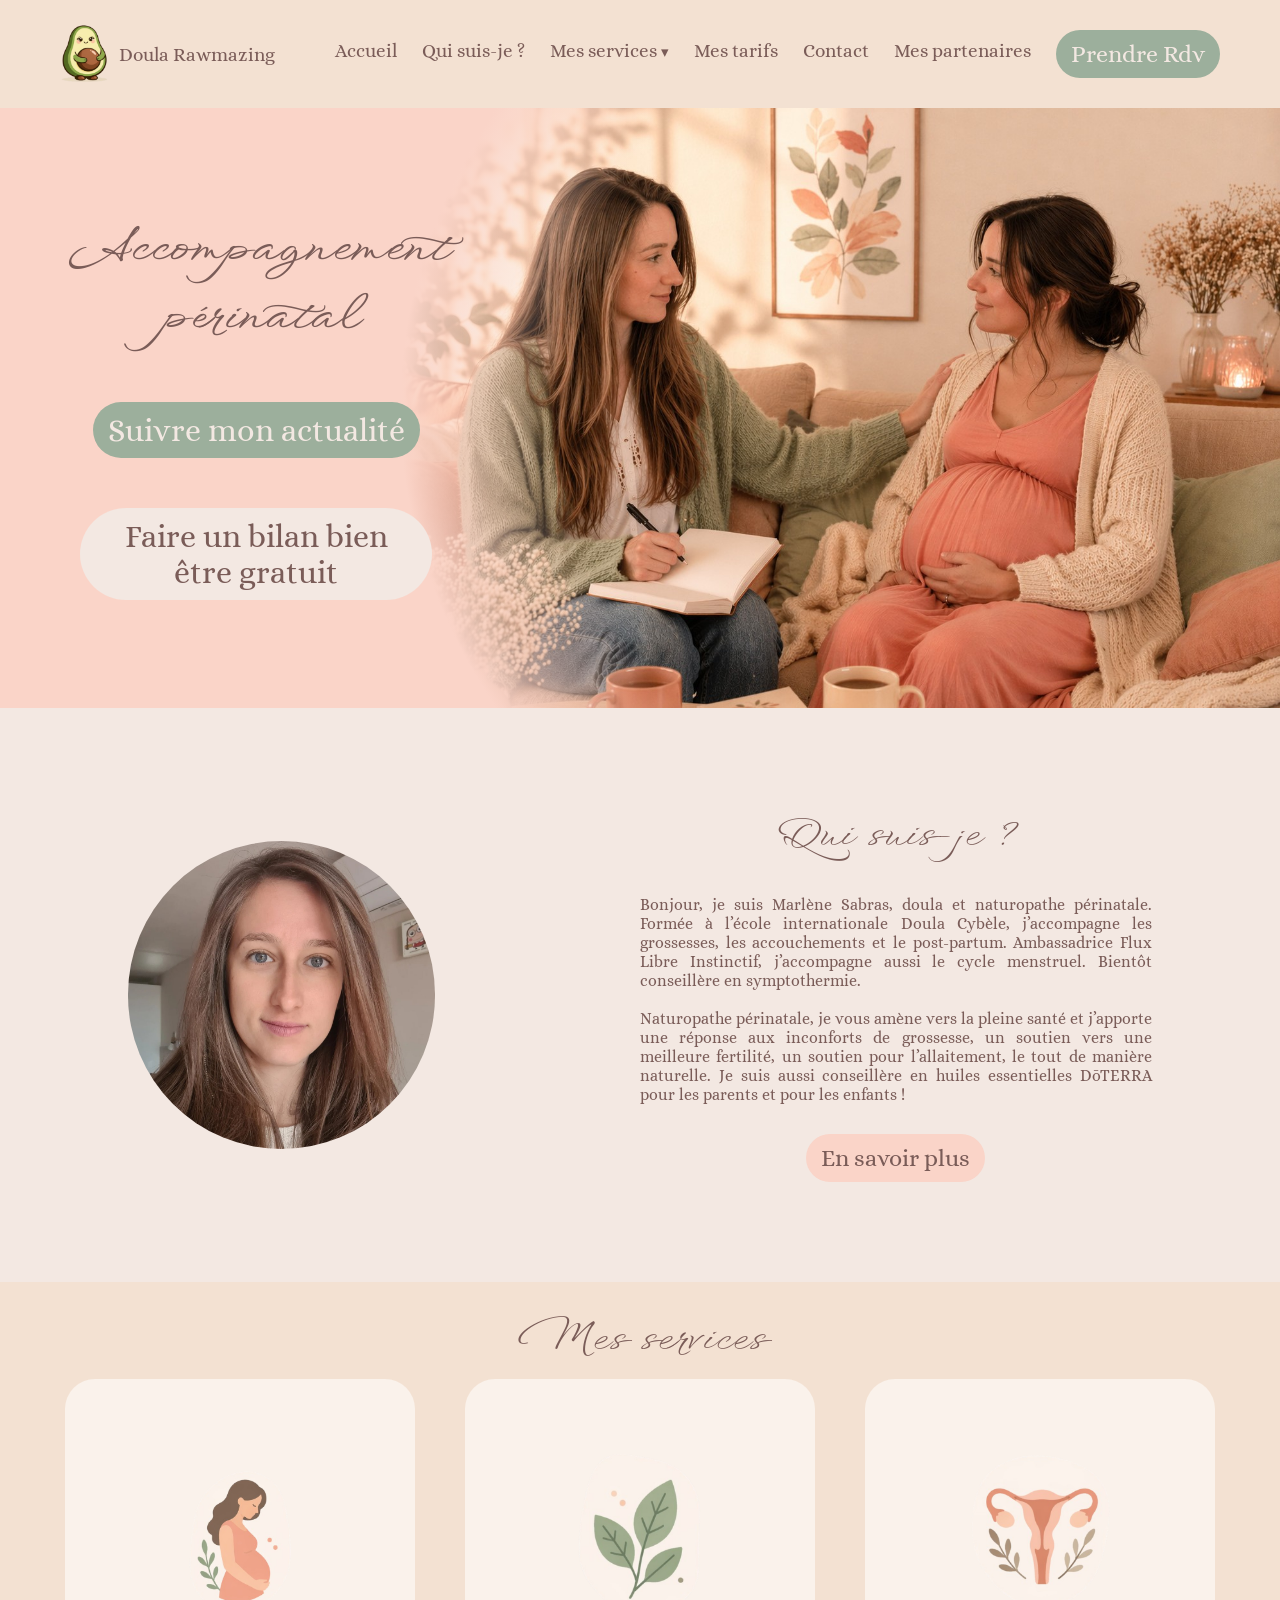
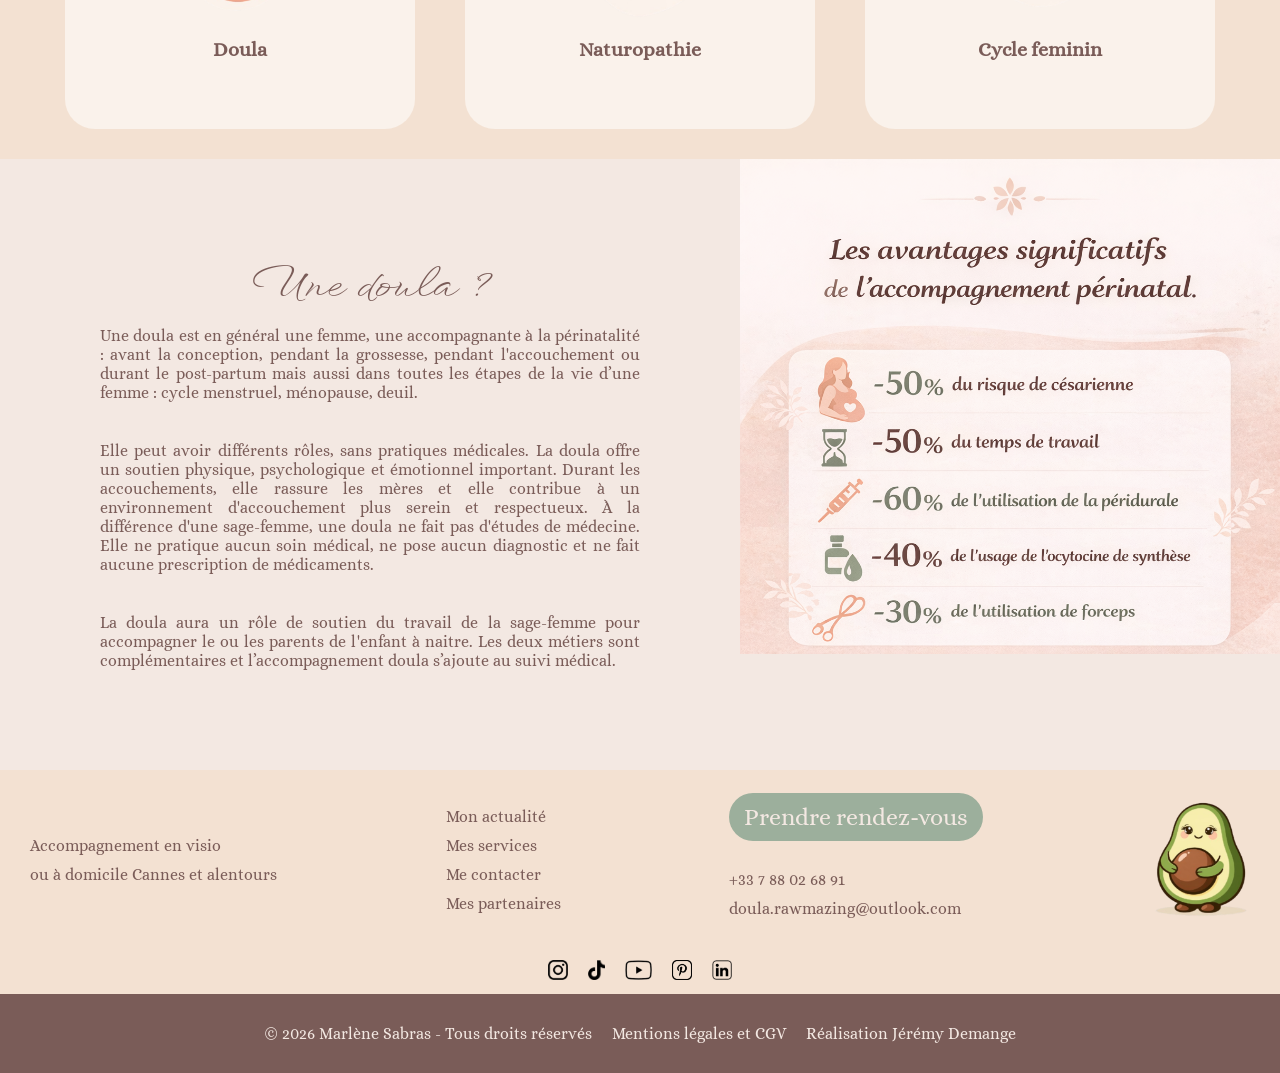
==== index.html @ c4971aaf "Ajout btn bilan bien être" ====
<!doctype html>
<html lang="fr">
  <head>
    <meta charset="UTF-8" />
    <meta
      name="description"
      content="Marlène Sabras, doula et naturopathe périnatale à Cannes. Accompagnement grossesse, accouchement, post-partum et cycle féminin."
    />
    <meta name="viewport" content="width=device-width, initial-scale=1.0" />
    <title>Rawmazing Doula - Accompagnement périnatal à Cannes</title>
    <link rel="icon" type="image/png" href="images/Logo/Rawmazing.png" />
    <link rel="stylesheet" href="css/style.css" />
    <link rel="preconnect" href="https://fonts.googleapis.com" />
    <link rel="preconnect" href="https://fonts.gstatic.com" crossorigin />
    <link
      href="https://fonts.googleapis.com/css2?family=Alice&family=WindSong:wght@400;500&family=Italianno&display=swap"
      rel="stylesheet"
    />
    <script src="script.js" defer></script>
  </head>
  <body>
    <div id="header"></div>

    <main>
      <section class="hero">
        <img
          src="images/Hero/Accompagnement_doula.jpeg"
          alt="Accompagnement doula périnatal à Cannes"
        />
        <div class="hero-content">
          <h1>Accompagnement périnatal</h1>
          <a href="partenaires.html" class="btn">Suivre mon actualité</a>
          <a href="https://tally.so/r/5BLAaE" class="btn-mid">Faire un bilan bien être gratuit</a>
        </div>
      </section>

      <section class="perso">
        <img src="images/Photo/Photo_doula.jpg" alt="Marlène Sabras, doula et naturopathe périnatale à Cannes" />
        <div class="perso_container">
          <h2>Qui suis-je ?</h2>
          <div class="perso-text">
            <p>
              Bonjour, je suis Marlène Sabras, doula et naturopathe périnatale.
              Formée à l’école internationale Doula Cybèle, j’accompagne les
              grossesses, les accouchements et le post-partum. Ambassadrice Flux
              Libre Instinctif, j’accompagne aussi le cycle menstruel. Bientôt
              conseillère en symptothermie.
              <br /><br />
              Naturopathe périnatale, je vous amène vers la pleine santé et
              j’apporte une réponse aux inconforts de grossesse, un soutien vers
              une meilleure fertilité, un soutien pour l’allaitement, le tout de
              manière naturelle. Je suis aussi conseillère en huiles
              essentielles DōTERRA pour les parents et pour les enfants !
            </p>
          </div>

          <a href="qui-suis-je.html" class="btn-clair">En savoir plus</a>
        </div>
      </section>

      <section class="services_apercu">
        <h2>Mes services</h2>

        <div class="card_group">
          <div class="card">
            <a href="services.html#doula">
              <img
                src="images/Icon/Rawmazing/Icon_grossesse.png"
                alt="Icône doula grossesse"
              />
              <span>Doula</span>
            </a>
          </div>

          <div class="card">
            <a href="services.html#naturopathie">
              <img
                src="images/Icon/Rawmazing/Icon_naturopathie.png"
                alt="Icône naturopathie périnatale"
              />
              <span>Naturopathie</span>
            </a>
          </div>

          <div class="card">
            <a href="services.html#cycle-feminin">
              <img
                src="images/Icon/Rawmazing/Icon_uterus.png"
                alt="Icône cycle féminin"
              />
              <span>Cycle feminin</span>
            </a>
          </div>
        </div>
      </section>

      <section class="doula">
        <div class="doula_content">
          <h2>Une doula ?</h2>
          <p>
            Une doula est en général une femme, une accompagnante à la
            périnatalité : avant la conception, pendant la grossesse, pendant
            l'accouchement ou durant le post-partum mais aussi dans toutes les
            étapes de la vie d’une femme : cycle menstruel, ménopause, deuil.
          </p>
          <br />

          <p>
            Elle peut avoir différents rôles, sans pratiques médicales. La doula
            offre un soutien physique, psychologique et émotionnel important.
            Durant les accouchements, elle rassure les mères et elle contribue à
            un environnement d'accouchement plus serein et respectueux. À la
            différence d'une sage-femme, une doula ne fait pas d'études de
            médecine. Elle ne pratique aucun soin médical, ne pose aucun
            diagnostic et ne fait aucune prescription de médicaments.
          </p>
          <br />
          <p>
            La doula aura un rôle de soutien du travail de la sage-femme pour
            accompagner le ou les parents de l'enfant à naitre. Les deux métiers
            sont complémentaires et l’accompagnement doula s’ajoute au suivi
            médical.
          </p>
        </div>

        <div class="doula-avantage-image">
          <img src="images/Avantages_doula.png" alt="Les avantages d'une doula pendant l'accouchement" />
        </div>
        
      </section>
    </main>

    <div id="footer"></div>
  </body>
</html>
---- css/style.css ----
@import url("variables.css");
@import url("header.css");
@import url("footer.css");
@import url("accueil.css");
@import url("qui-suis-je.css");
@import url("services.css");
@import url("tarifs.css");
@import url("partenaires.css");
@import url("contact.css");
@import url("mentions-legales.css");


/* Global */
* {
  margin: 0;
  padding: 0;
  box-sizing: border-box;
}

html {
  scroll-behavior: smooth;
}

body {
  display: flex;
  flex-direction: column;
  min-height: 100vh;

  font-family: "Alice", serif;
}

h1 {
  font-family: "Windsong", cursive;
  font-size: clamp(1rem, 10vw, 3rem);
  font-weight: 500;

  color: var(--Marron);
}

h2 {
  font-family: "Windsong", cursive;
  font-size: clamp(1rem, 8vw, 2.5rem);
  font-weight: 400;

  color: var(--Marron);
}

h3 {
  font-family: "Italianno", cursive;
  font-size: clamp(1rem, 10vw, 3rem);
  font-weight: 400;

  color: var(--Marron);
}

h4 {
  font-family: "Alice", cursive;
  font-size: clamp(1.2rem, 3vw, 1.5rem);
  font-weight: 100;
  text-decoration: underline;
  justify-self: flex-start;

  color: var(--Marron);
}

.font-italianno {
  font-family: "Italianno", cursive;
}

a {
  text-decoration: none;
  font-size: inherit;
  color: inherit;
  transition: 0.3s;
}

.btn {
  background-color: var(--Vert);
  padding: 10px 15px;
  border-radius: 50px;
  color: var(--Beige);

  text-align: center;

  font-size: clamp(1rem, 4vw, 1.5rem);
}

.btn-mid{
  background-color: var(--Beige);
  padding: 10px 15px;
  border-radius: 50px;
  color: var(--Marron);

  text-align: center;

  font-size: clamp(1rem, 4vw, 1.5rem);
}

.btn-clair{
  background-color: var(--SignatureClaire);
  padding: 10px 15px;
  border-radius: 50px;
  color: var(--Marron);

  text-align: center;

  font-size: clamp(1rem, 4vw, 1.5rem);
}

main {
  flex: 1;
  background-color: var(--Beige);
}

#header {
  position: sticky;
  top: 0;
  z-index: 100;
}
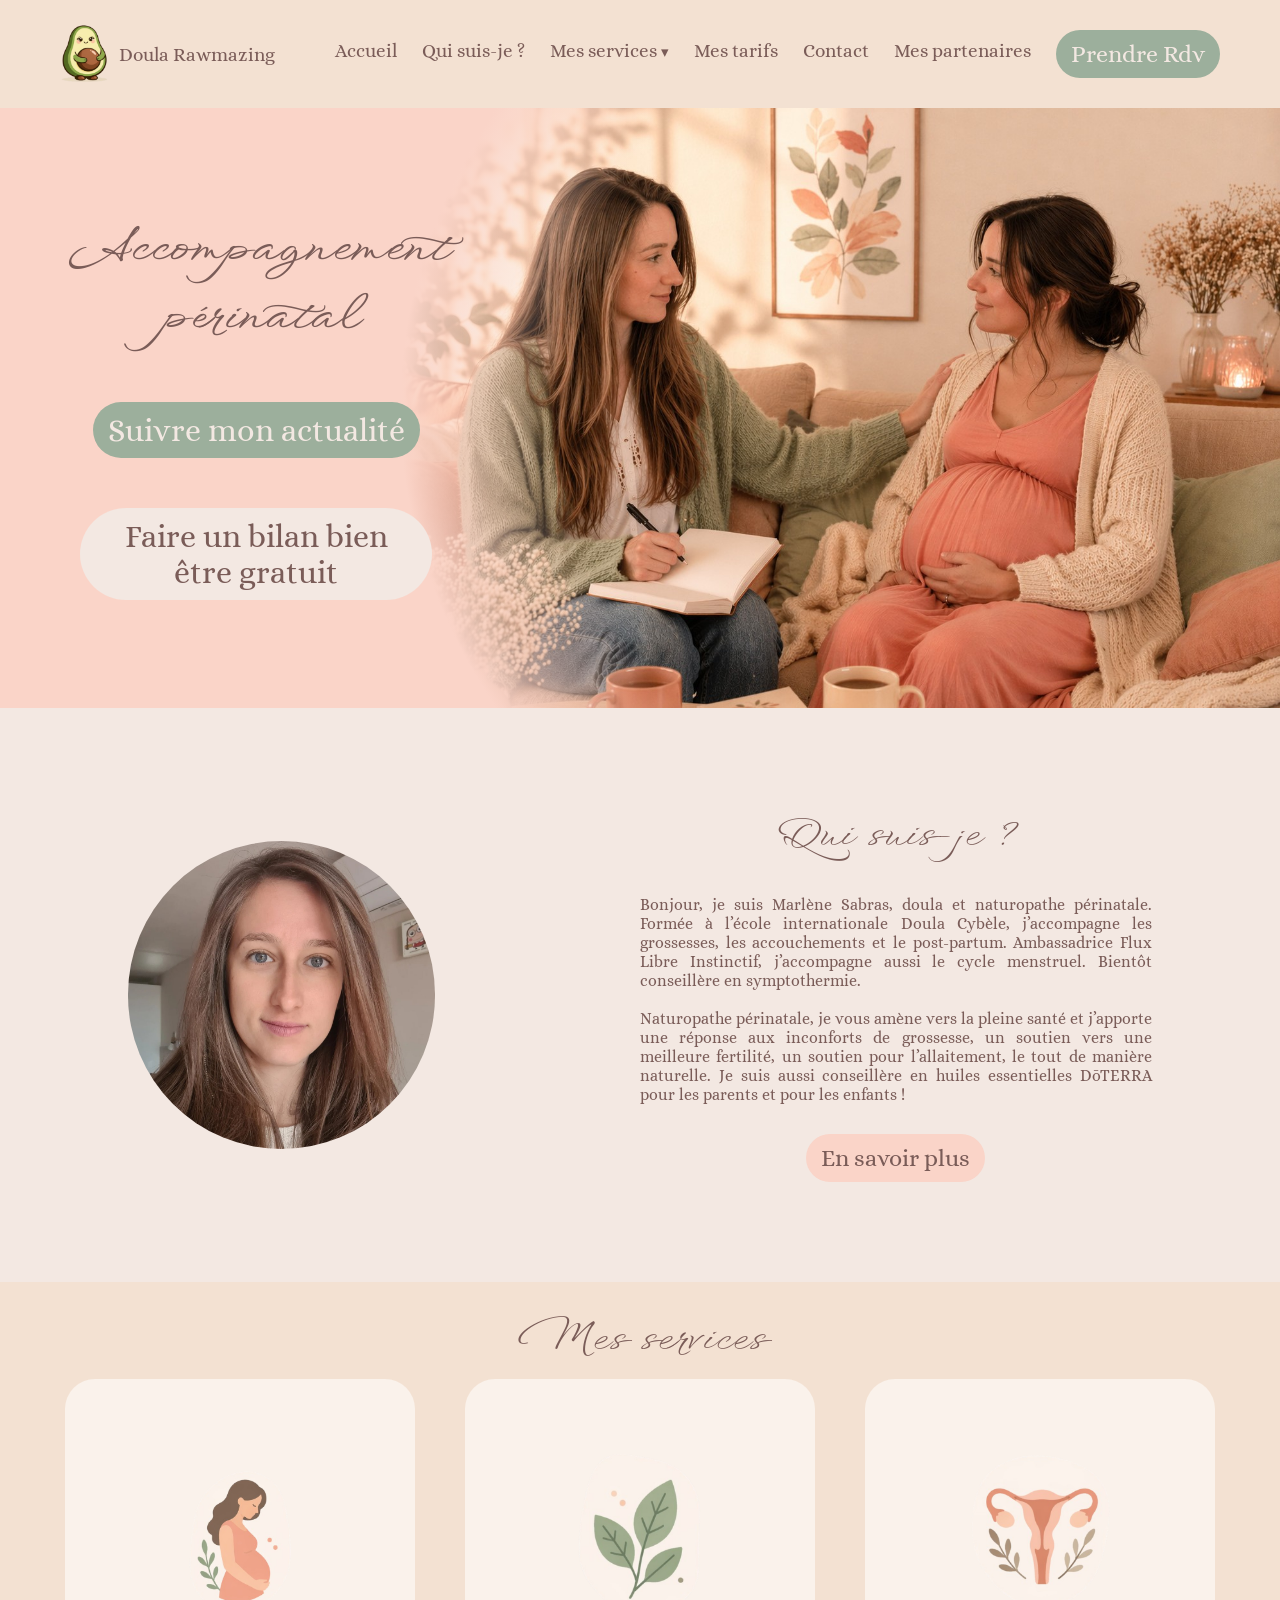
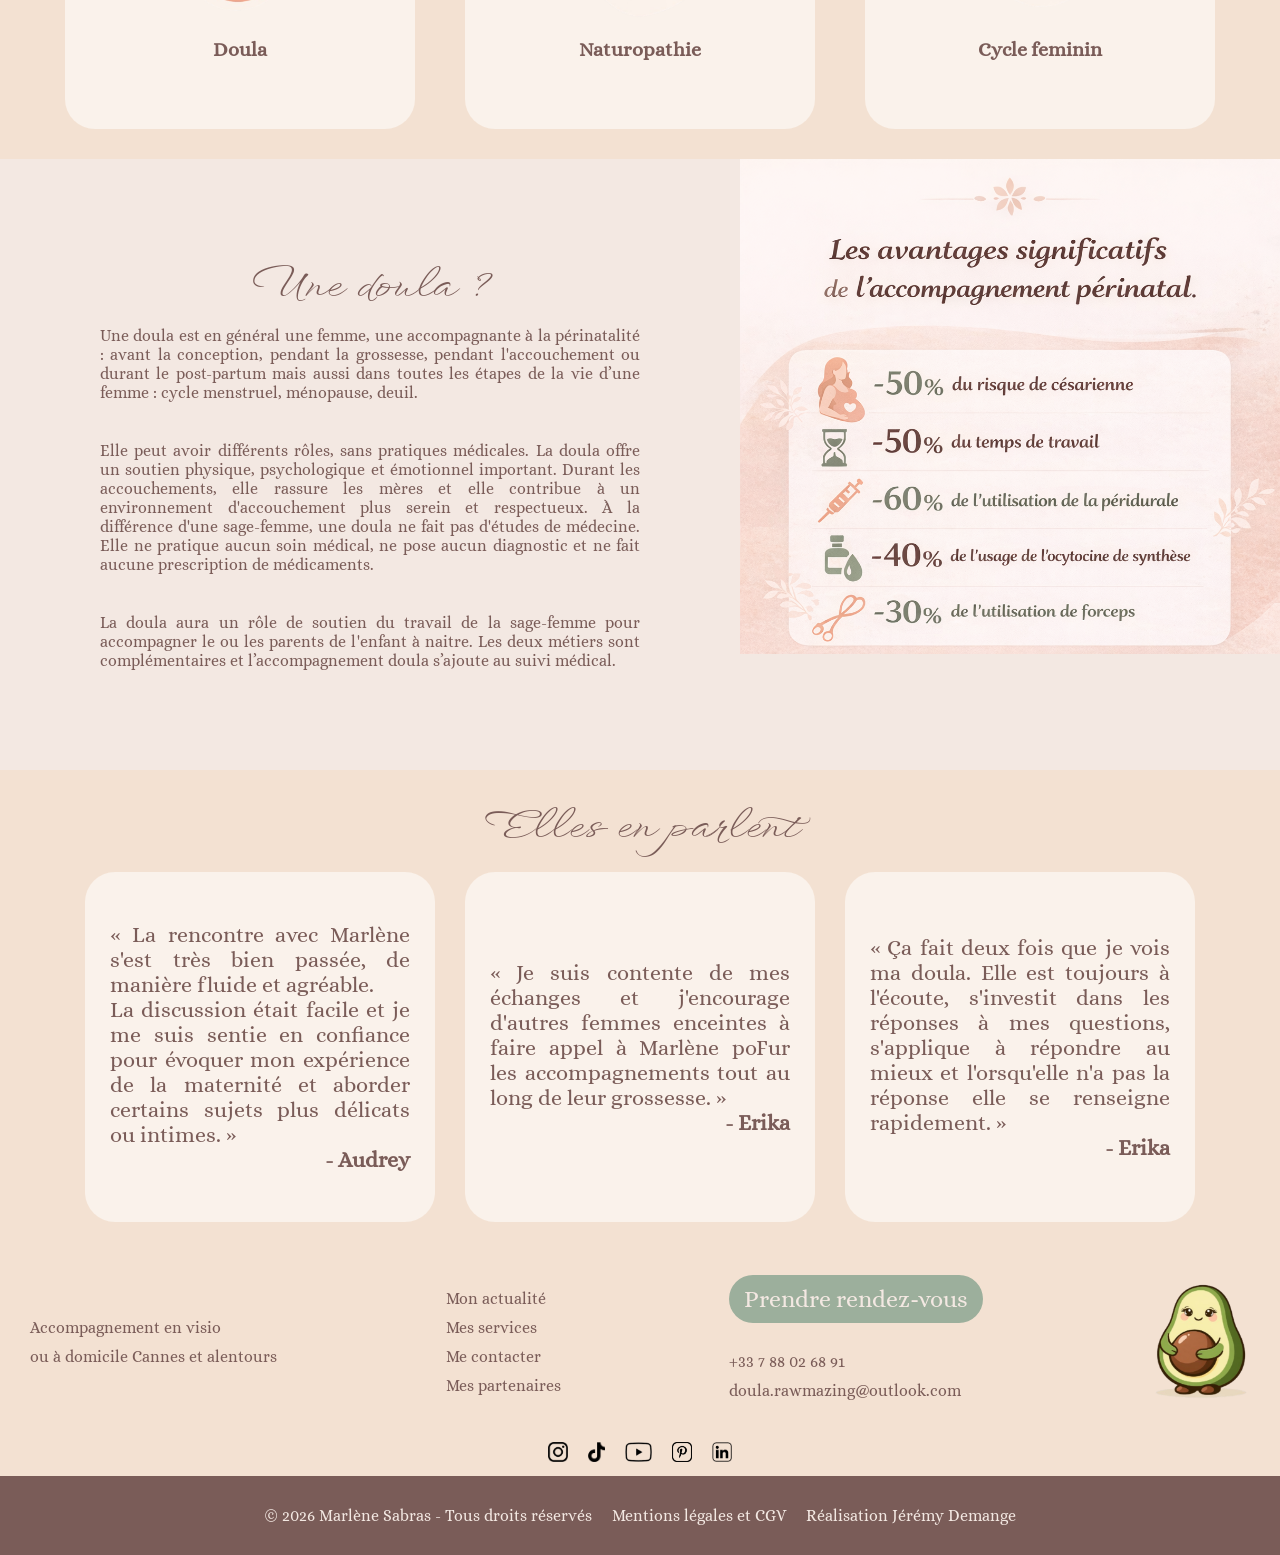
==== commit 3151cee6: "Ajout Elles en parlent avec avis" ====
--- a/index.html
+++ b/index.html
@@ -30,12 +30,17 @@
         <div class="hero-content">
           <h1>Accompagnement périnatal</h1>
           <a href="partenaires.html" class="btn">Suivre mon actualité</a>
-          <a href="https://tally.so/r/5BLAaE" class="btn-mid">Faire un bilan bien être gratuit</a>
+          <a href="https://tally.so/r/5BLAaE" class="btn-mid"
+            >Faire un bilan bien être gratuit</a
+          >
         </div>
       </section>
 
       <section class="perso">
-        <img src="images/Photo/Photo_doula.jpg" alt="Marlène Sabras, doula et naturopathe périnatale à Cannes" />
+        <img
+          src="images/Photo/Photo_doula.jpg"
+          alt="Marlène Sabras, doula et naturopathe périnatale à Cannes"
+        />
         <div class="perso_container">
           <h2>Qui suis-je ?</h2>
           <div class="perso-text">
@@ -124,9 +129,49 @@
         </div>
 
         <div class="doula-avantage-image">
-          <img src="images/Avantages_doula.png" alt="Les avantages d'une doula pendant l'accouchement" />
+          <img
+            src="images/Avantages_doula.png"
+            alt="Les avantages d'une doula pendant l'accouchement"
+          />
         </div>
-        
+      </section>
+
+      <section class="avis">
+        <h2>Elles en parlent</h2>
+
+        <div class="avis_content">
+          <div class="card_avis">
+            <p>
+              « La rencontre avec Marlène s'est très bien passée, de manière
+              fluide et agréable.
+            </p>
+            <p>
+              La discussion était facile et je me suis sentie en confiance pour
+              évoquer mon expérience de la maternité et aborder certains sujets
+              plus délicats ou intimes. »
+            </p>
+            <span>- Audrey</span>
+          </div>
+
+          <div class="card_avis">
+            <p>
+              « Je suis contente de mes échanges et j'encourage d'autres femmes
+              enceintes à faire appel à Marlène poFur les accompagnements tout
+              au long de leur grossesse. »
+            </p>
+            <span>- Erika</span>
+          </div>
+
+          <div class="card_avis">
+            <p>
+              « Ça fait deux fois que je vois ma doula. Elle est toujours à
+              l'écoute, s'investit dans les réponses à mes questions, s'applique
+              à répondre au mieux et l'orsqu'elle n'a pas la réponse elle se
+              renseigne rapidement. » 
+            </p>
+            <span>- Erika</span>
+          </div>
+        </div>
       </section>
     </main>
 
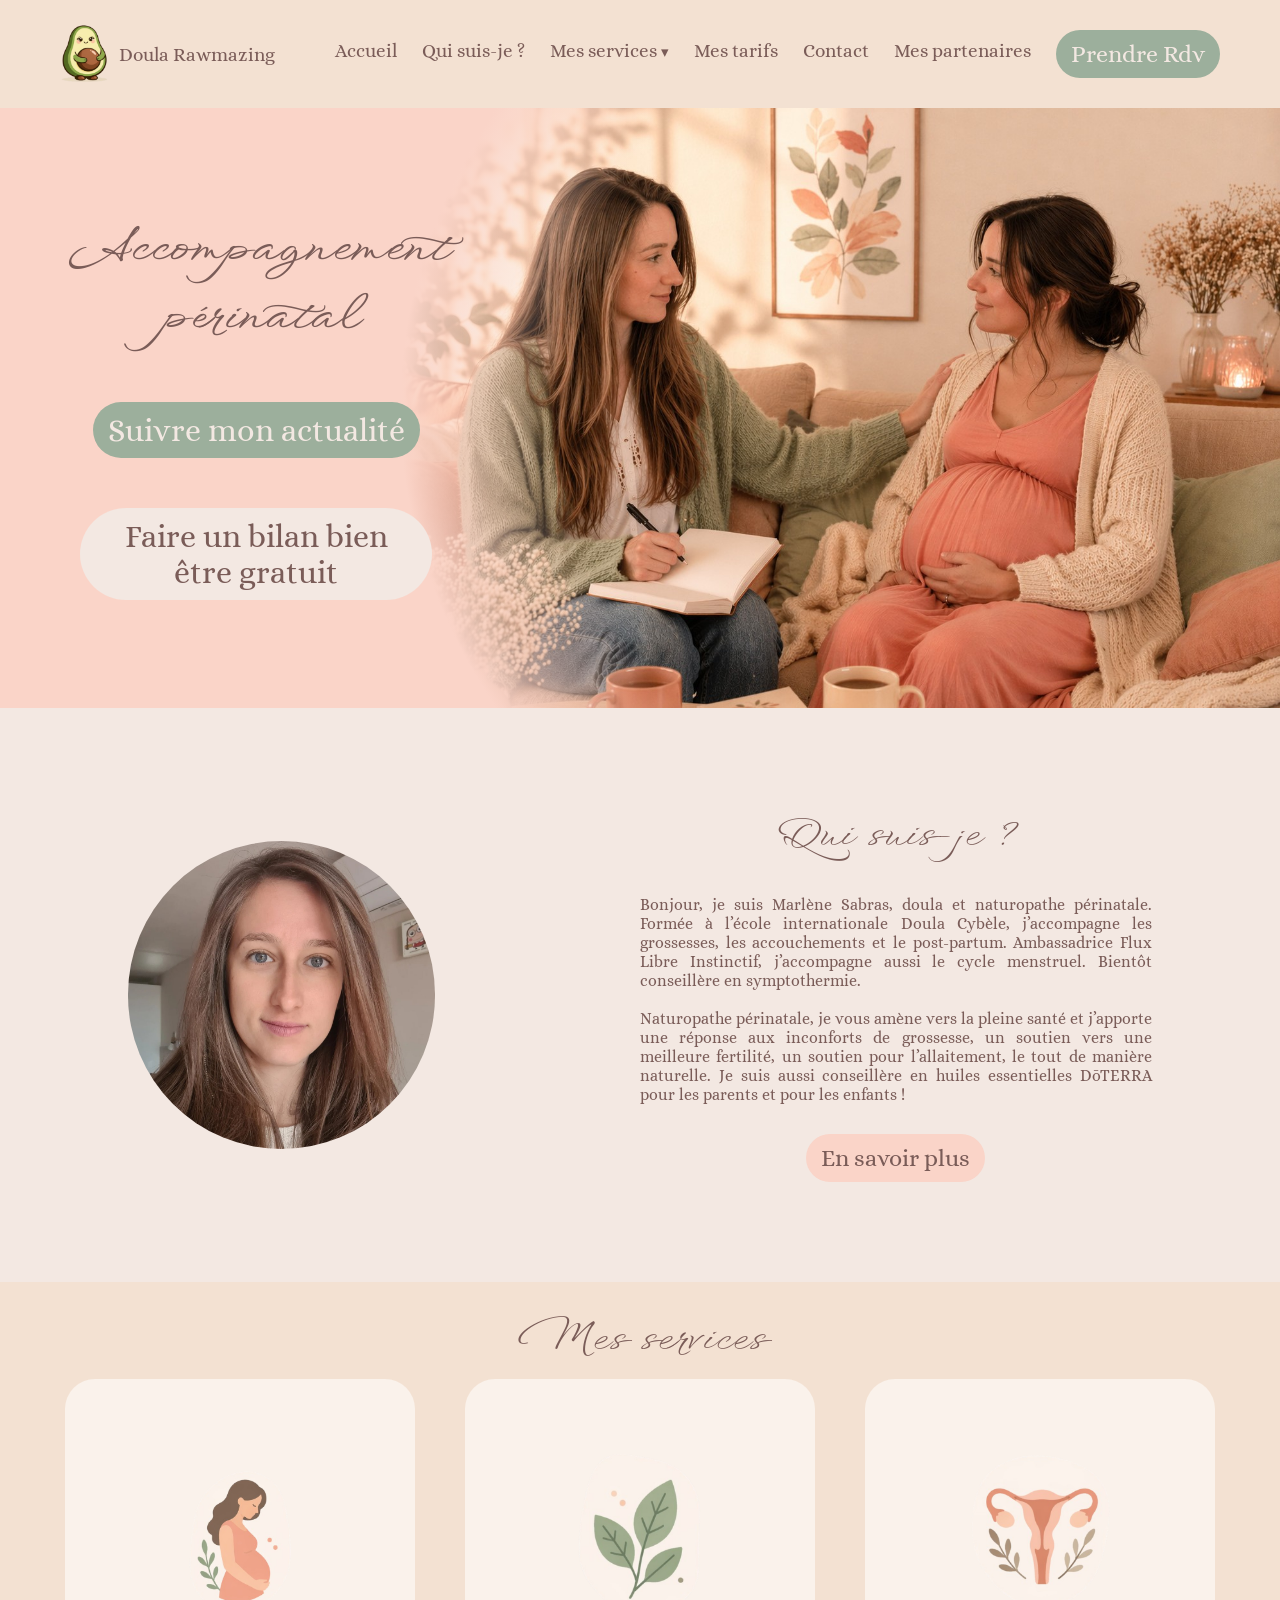
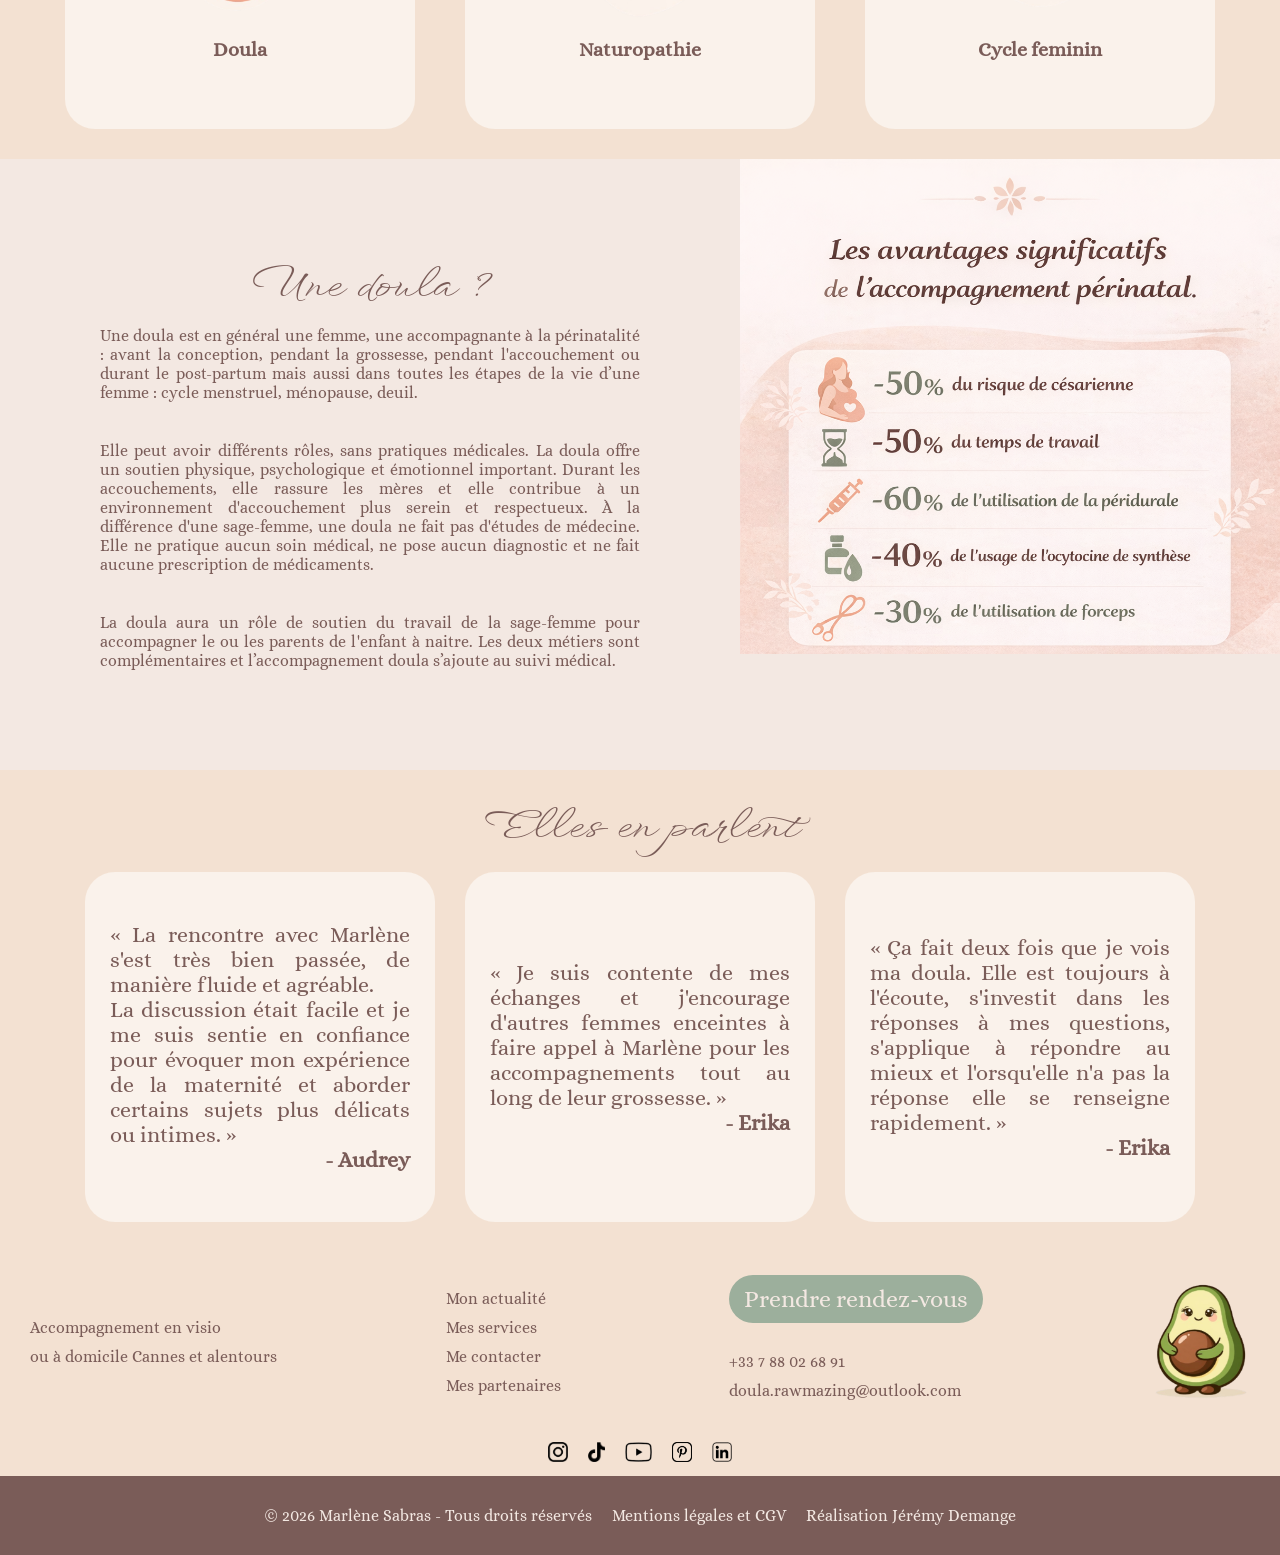
==== commit 8386a4bd: "ajout page Doterra" ====
--- a/index.html
+++ b/index.html
@@ -156,7 +156,7 @@
           <div class="card_avis">
             <p>
               « Je suis contente de mes échanges et j'encourage d'autres femmes
-              enceintes à faire appel à Marlène poFur les accompagnements tout
+              enceintes à faire appel à Marlène pour les accompagnements tout
               au long de leur grossesse. »
             </p>
             <span>- Erika</span>
--- a/css/style.css
+++ b/css/style.css
@@ -8,6 +8,7 @@
 @import url("partenaires.css");
 @import url("contact.css");
 @import url("mentions-legales.css");
+@import url("doterra.css");
 
 
 /* Global */
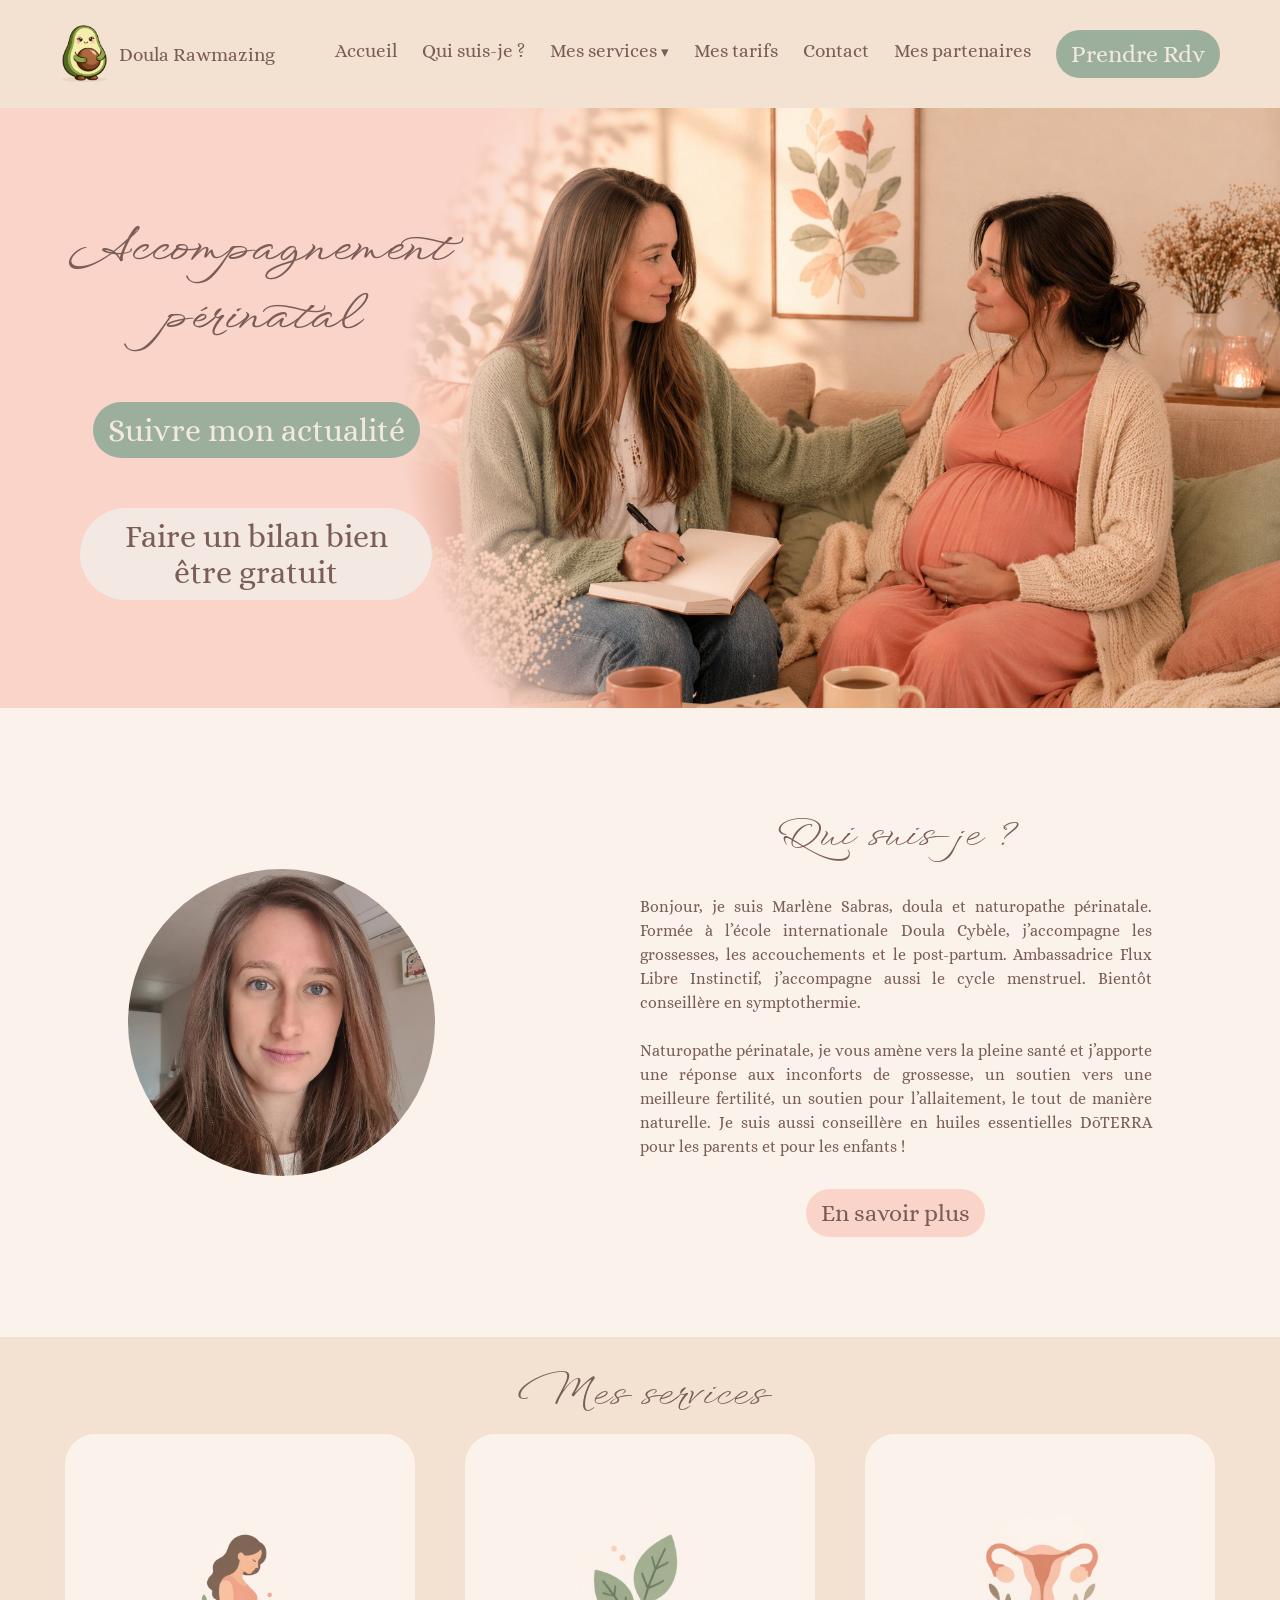
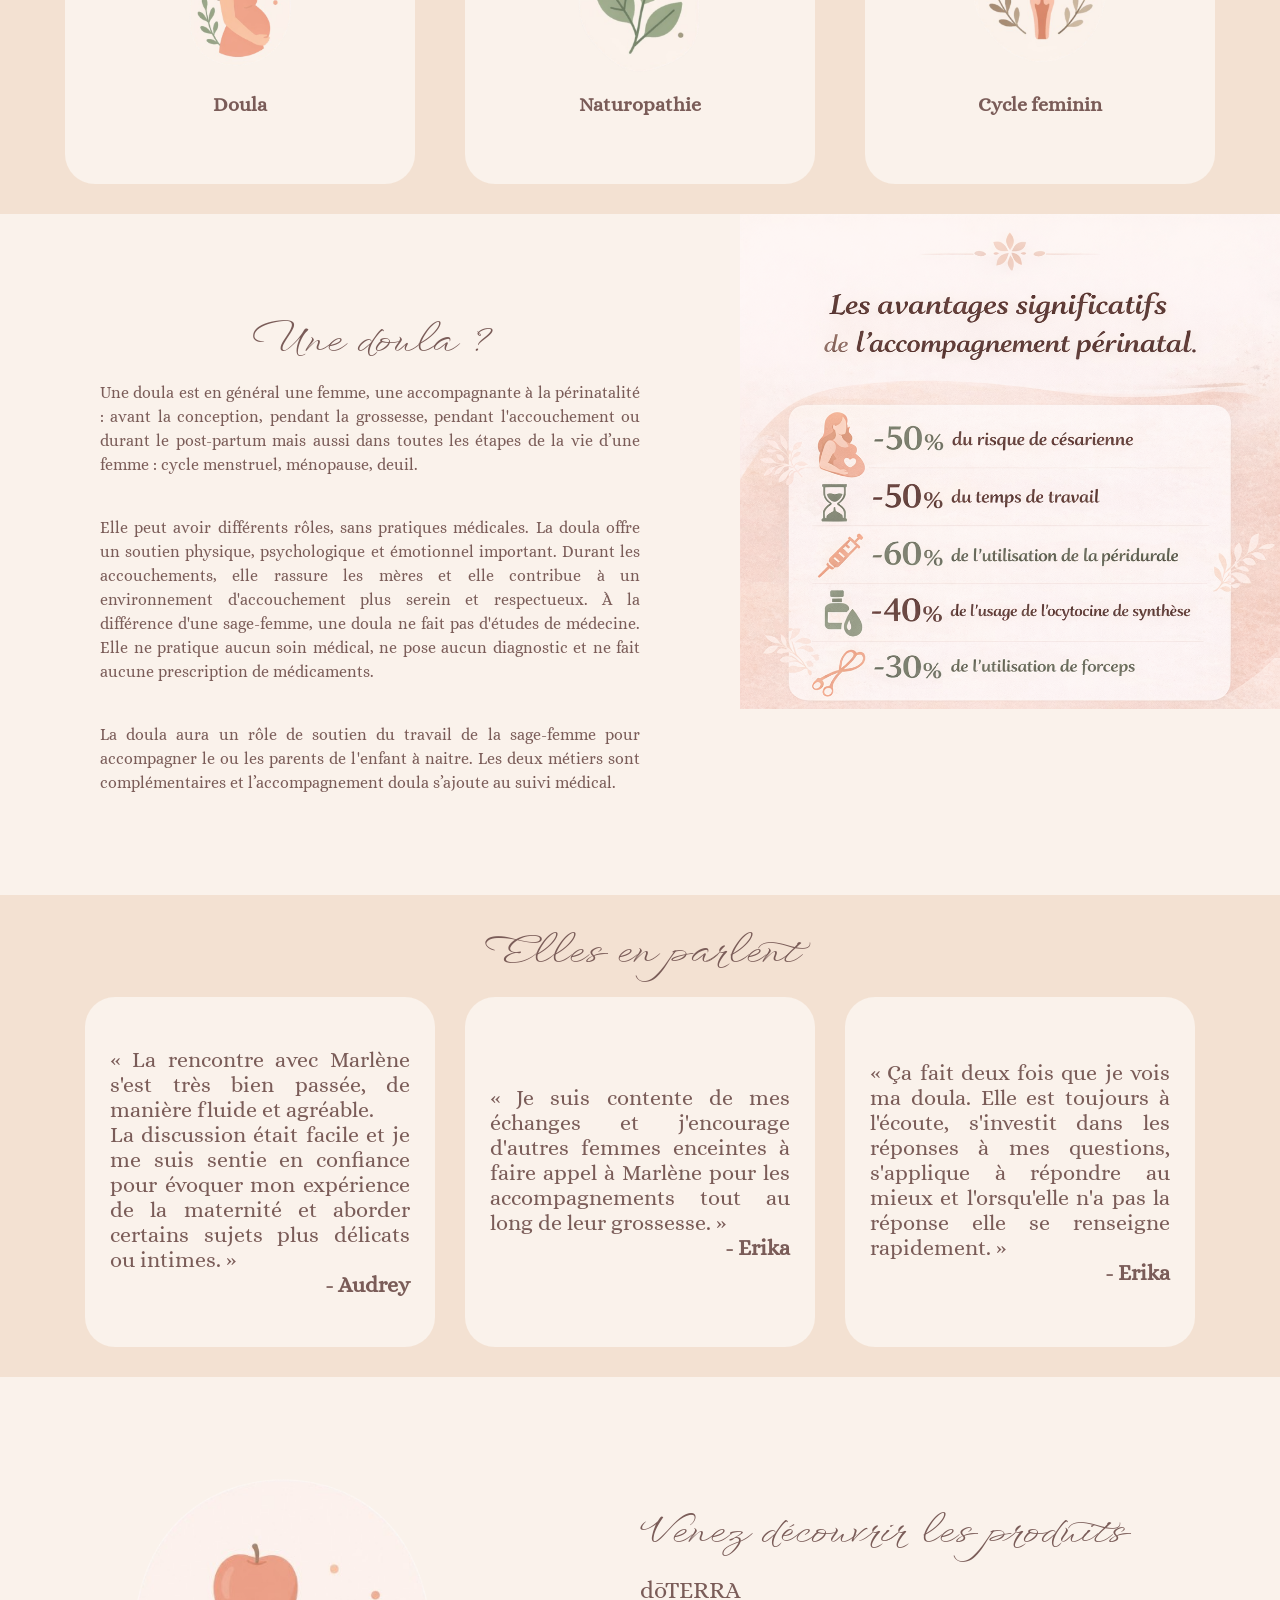
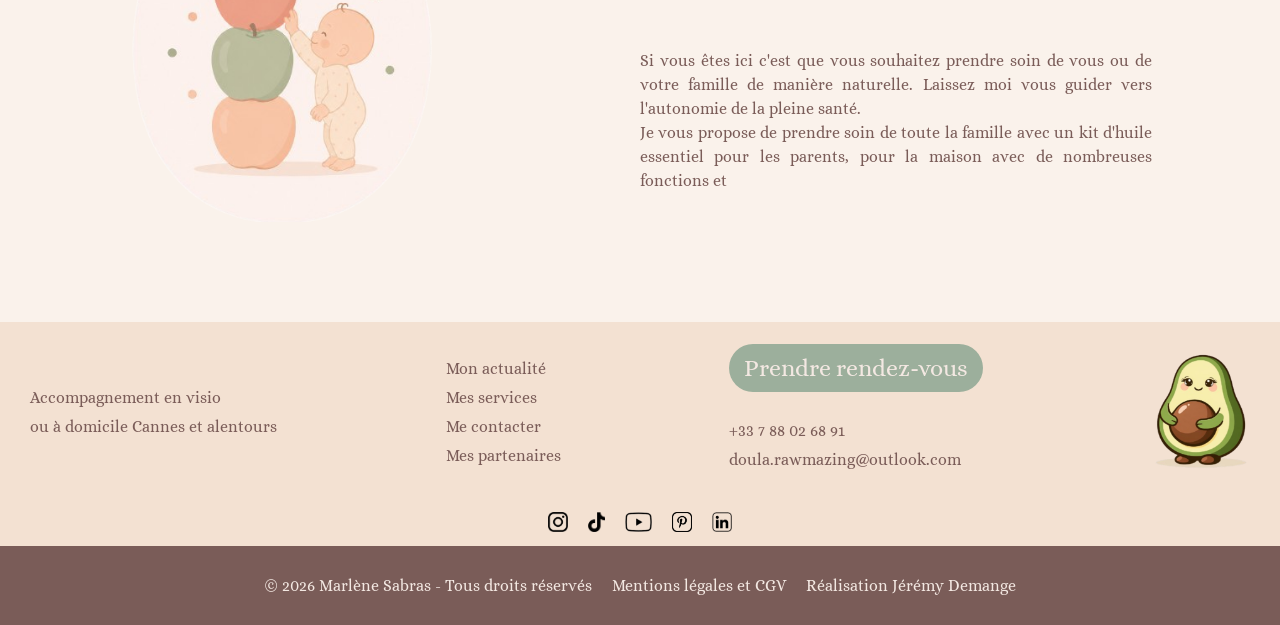
==== commit a862d10e: "finalisation page doterra, ajout section page accueil a finaliser" ====
--- a/index.html
+++ b/index.html
@@ -156,8 +156,8 @@
           <div class="card_avis">
             <p>
               « Je suis contente de mes échanges et j'encourage d'autres femmes
-              enceintes à faire appel à Marlène pour les accompagnements tout
-              au long de leur grossesse. »
+              enceintes à faire appel à Marlène pour les accompagnements tout au
+              long de leur grossesse. »
             </p>
             <span>- Erika</span>
           </div>
@@ -167,12 +167,34 @@
               « Ça fait deux fois que je vois ma doula. Elle est toujours à
               l'écoute, s'investit dans les réponses à mes questions, s'applique
               à répondre au mieux et l'orsqu'elle n'a pas la réponse elle se
-              renseigne rapidement. » 
+              renseigne rapidement. »
             </p>
             <span>- Erika</span>
           </div>
         </div>
       </section>
+
+      <a href="doterra.html">
+        <section class="doterra-apercu">
+          <img
+            src="images/Icon/Rawmazing/icon_o_comme_3_pommes.png"
+            alt="Icone O comme 3 pommes"
+          />
+
+          <div class="doterra-apercu-container">
+            <h2>Venez découvrir les produits <span>d&#333;TERRA</span></h2>
+
+            <p>
+              Si vous êtes ici c'est que vous souhaitez prendre soin de vous ou
+              de votre famille de manière naturelle. Laissez moi vous guider
+              vers l'autonomie de la pleine santé. <br />
+              Je vous propose de prendre soin de toute la famille avec un kit
+              d'huile essentiel pour les parents, pour la maison avec de
+              nombreuses fonctions et
+            </p>
+          </div>
+        </section>
+      </a>
     </main>
 
     <div id="footer"></div>
--- a/css/style.css
+++ b/css/style.css
@@ -110,7 +110,7 @@
 
 main {
   flex: 1;
-  background-color: var(--Beige);
+  background-color: var(--Blanc);
 }
 
 #header {
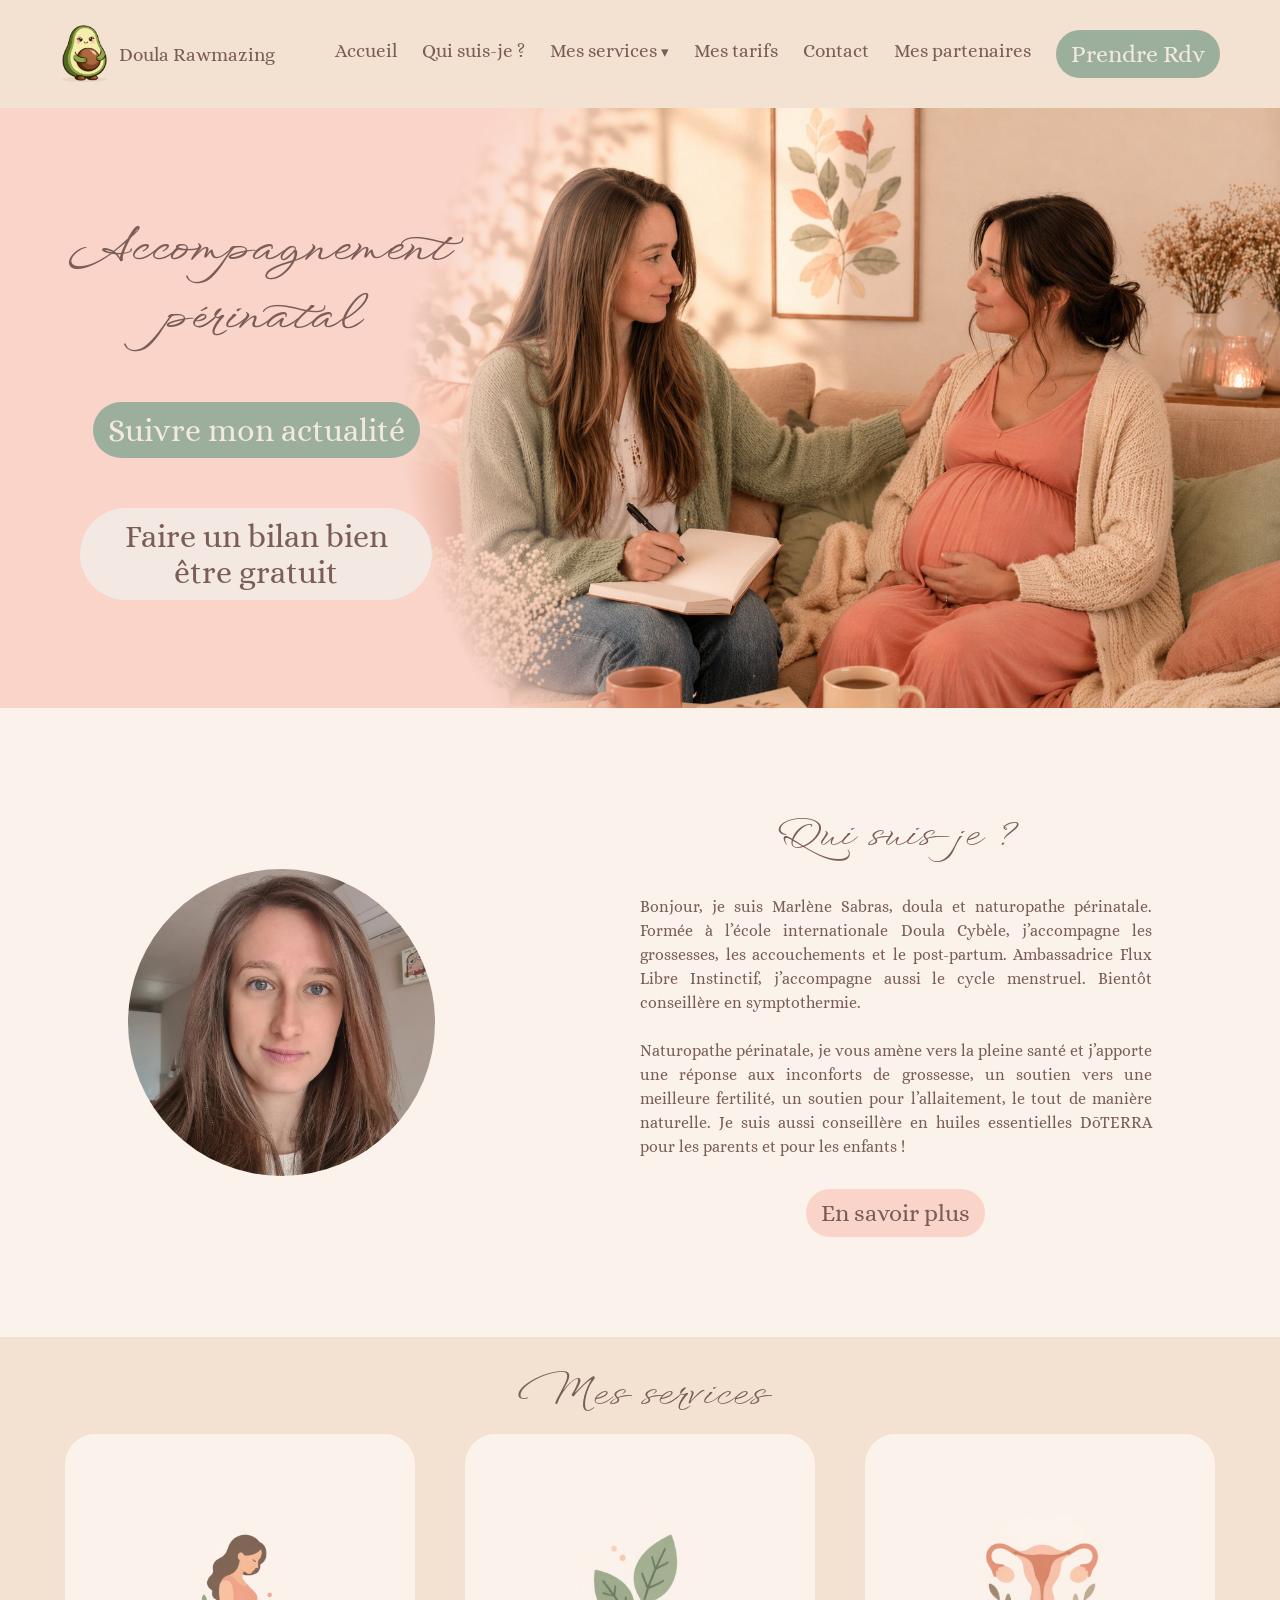
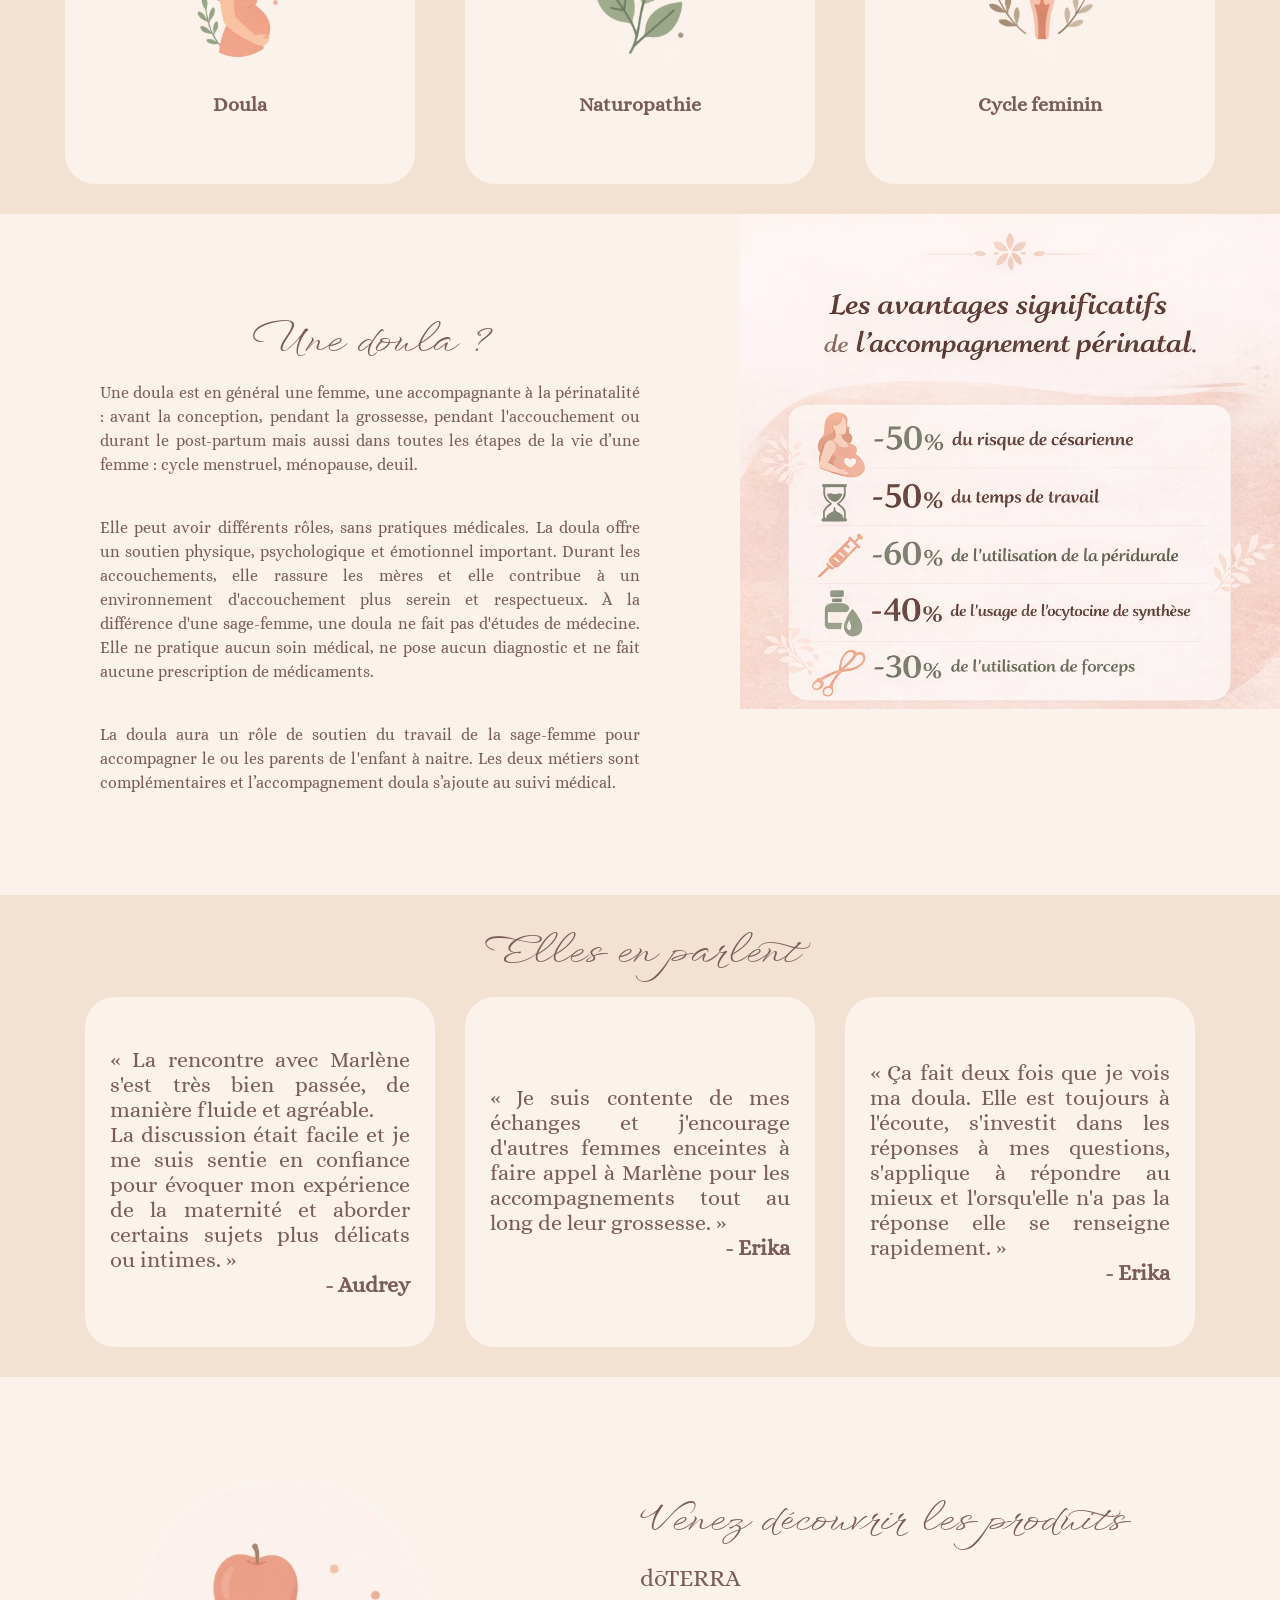
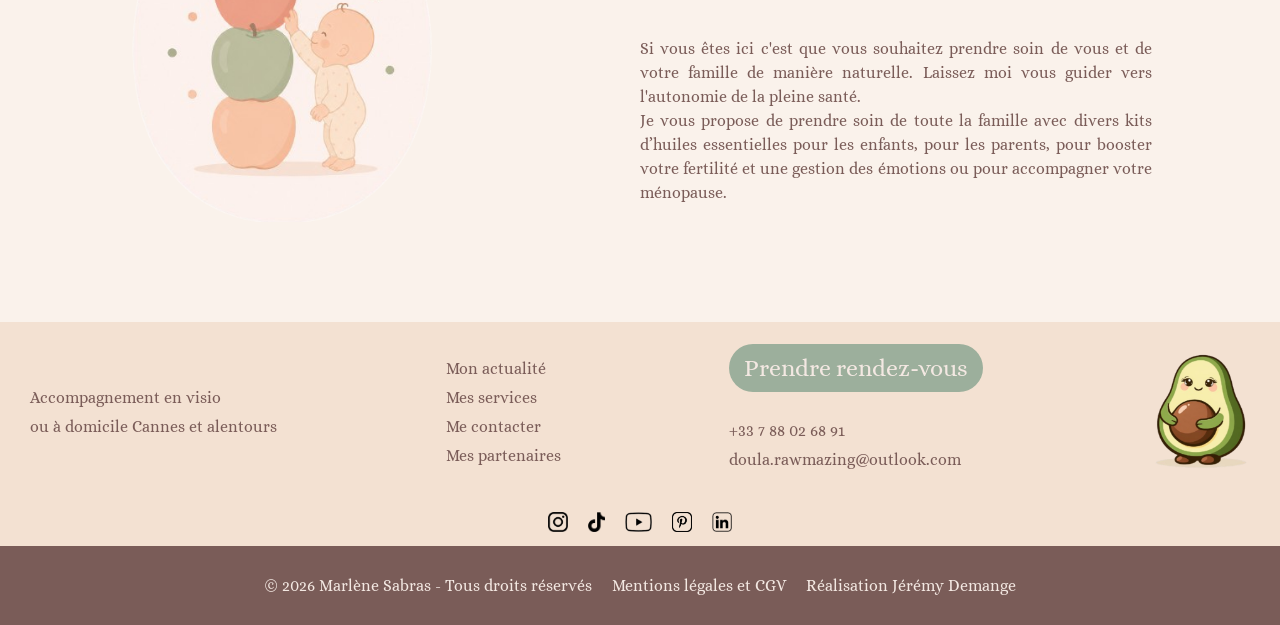
==== commit 42685374: "Ajout texts intro et ajustements" ====
--- a/index.html
+++ b/index.html
@@ -185,12 +185,13 @@
             <h2>Venez découvrir les produits <span>d&#333;TERRA</span></h2>
 
             <p>
-              Si vous êtes ici c'est que vous souhaitez prendre soin de vous ou
+              Si vous êtes ici c'est que vous souhaitez prendre soin de vous et
               de votre famille de manière naturelle. Laissez moi vous guider
               vers l'autonomie de la pleine santé. <br />
-              Je vous propose de prendre soin de toute la famille avec un kit
-              d'huile essentiel pour les parents, pour la maison avec de
-              nombreuses fonctions et
+              Je vous propose de prendre soin de toute la famille avec divers
+              kits d’huiles essentielles pour les enfants, pour les parents,
+              pour booster votre fertilité et une gestion des émotions ou pour
+              accompagner votre ménopause.
             </p>
           </div>
         </section>
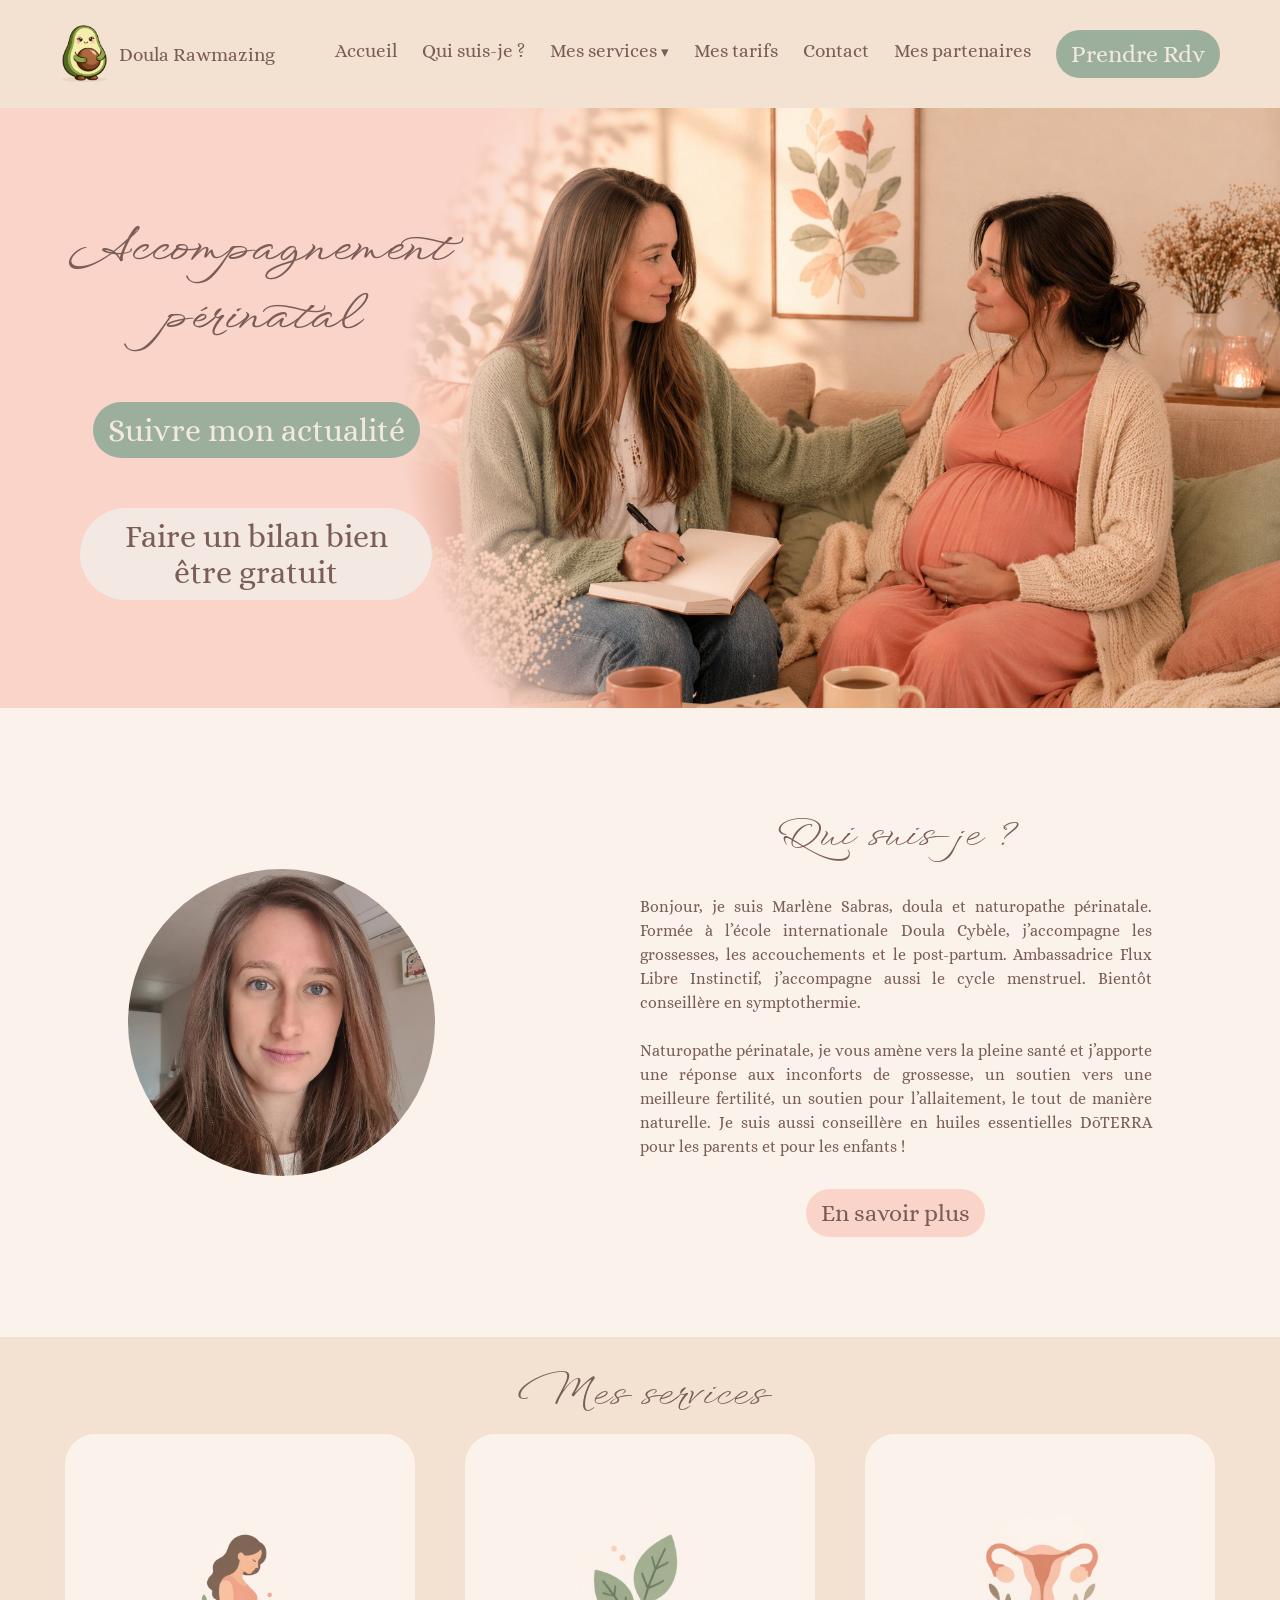
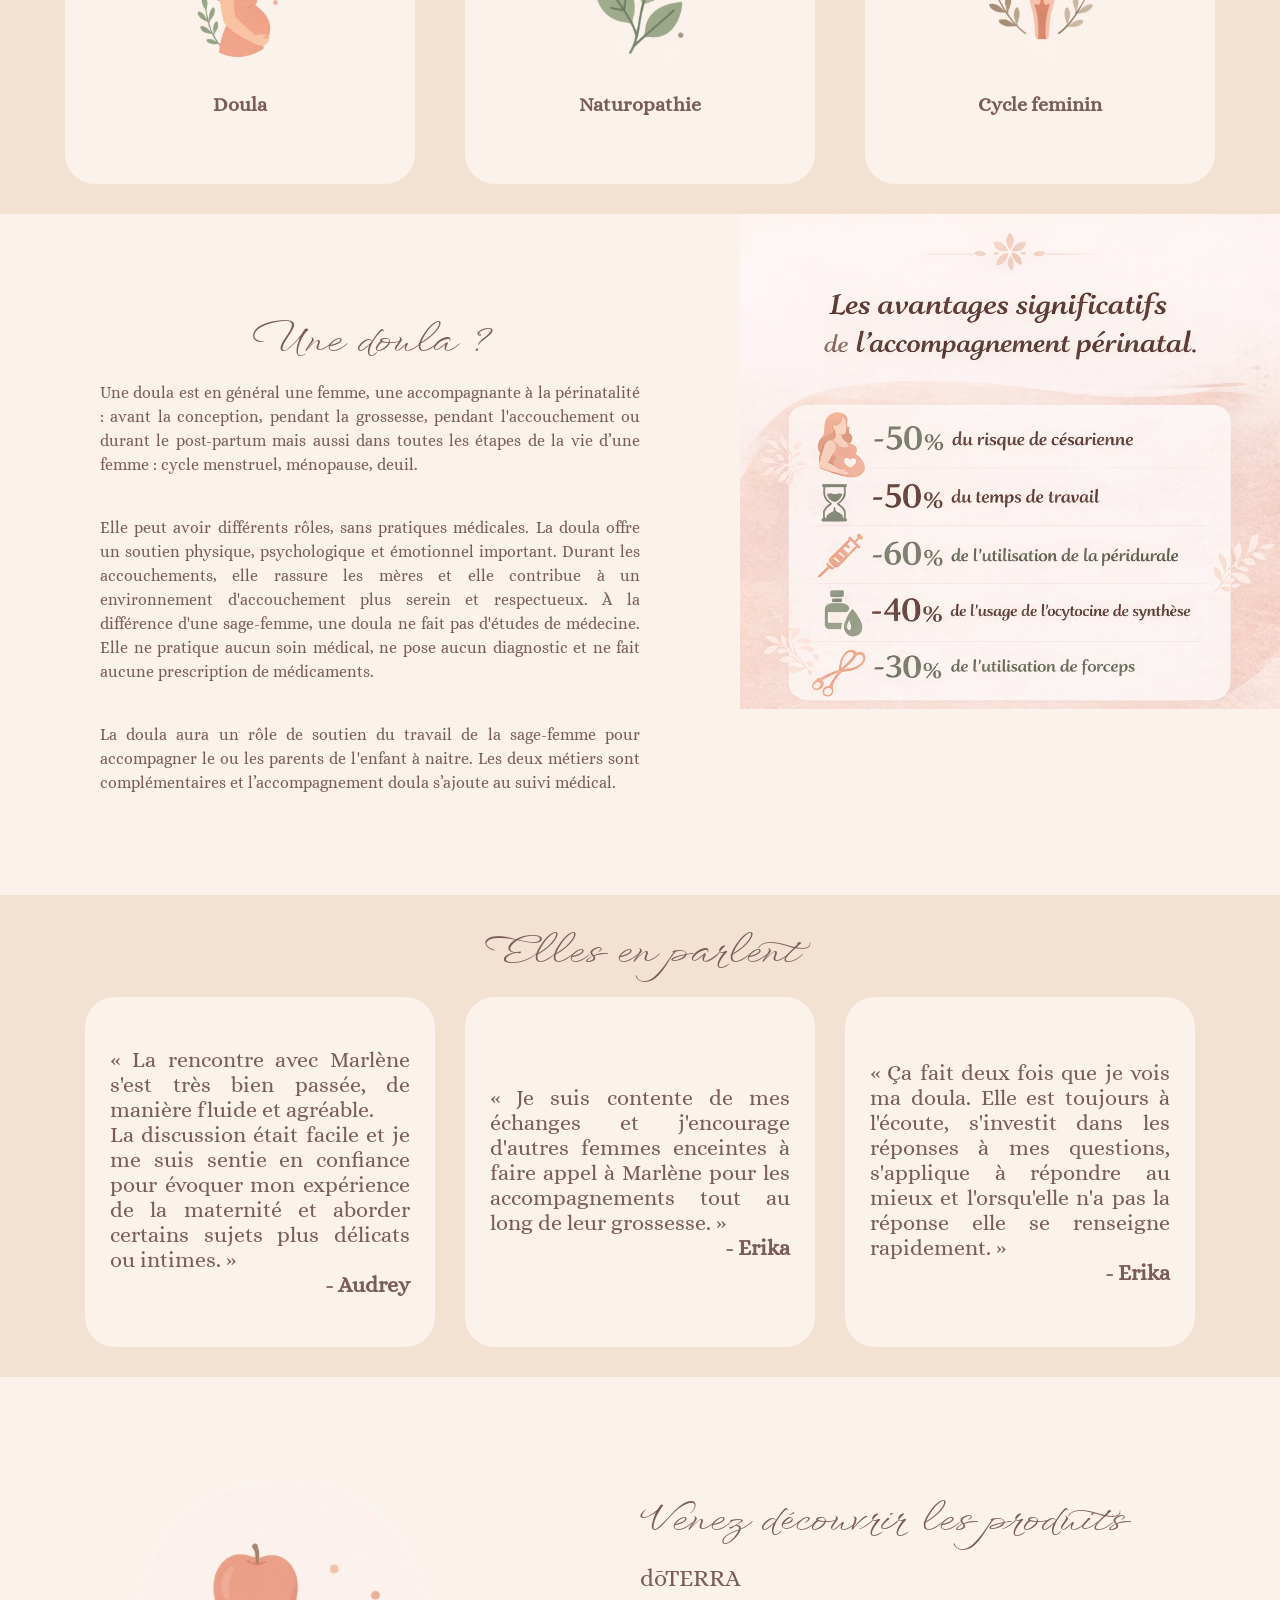
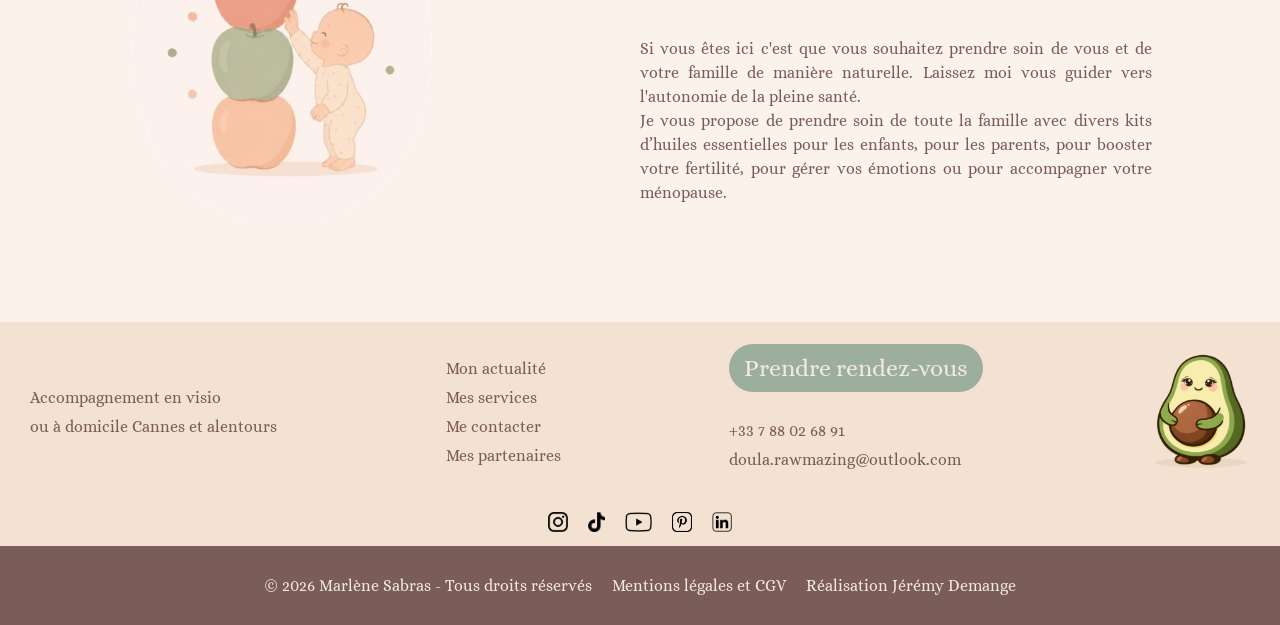
==== commit dae5cfdc: "petites corrections" ====
--- a/index.html
+++ b/index.html
@@ -190,7 +190,7 @@
               vers l'autonomie de la pleine santé. <br />
               Je vous propose de prendre soin de toute la famille avec divers
               kits d’huiles essentielles pour les enfants, pour les parents,
-              pour booster votre fertilité et une gestion des émotions ou pour
+              pour booster votre fertilité, pour gérer vos émotions ou pour
               accompagner votre ménopause.
             </p>
           </div>
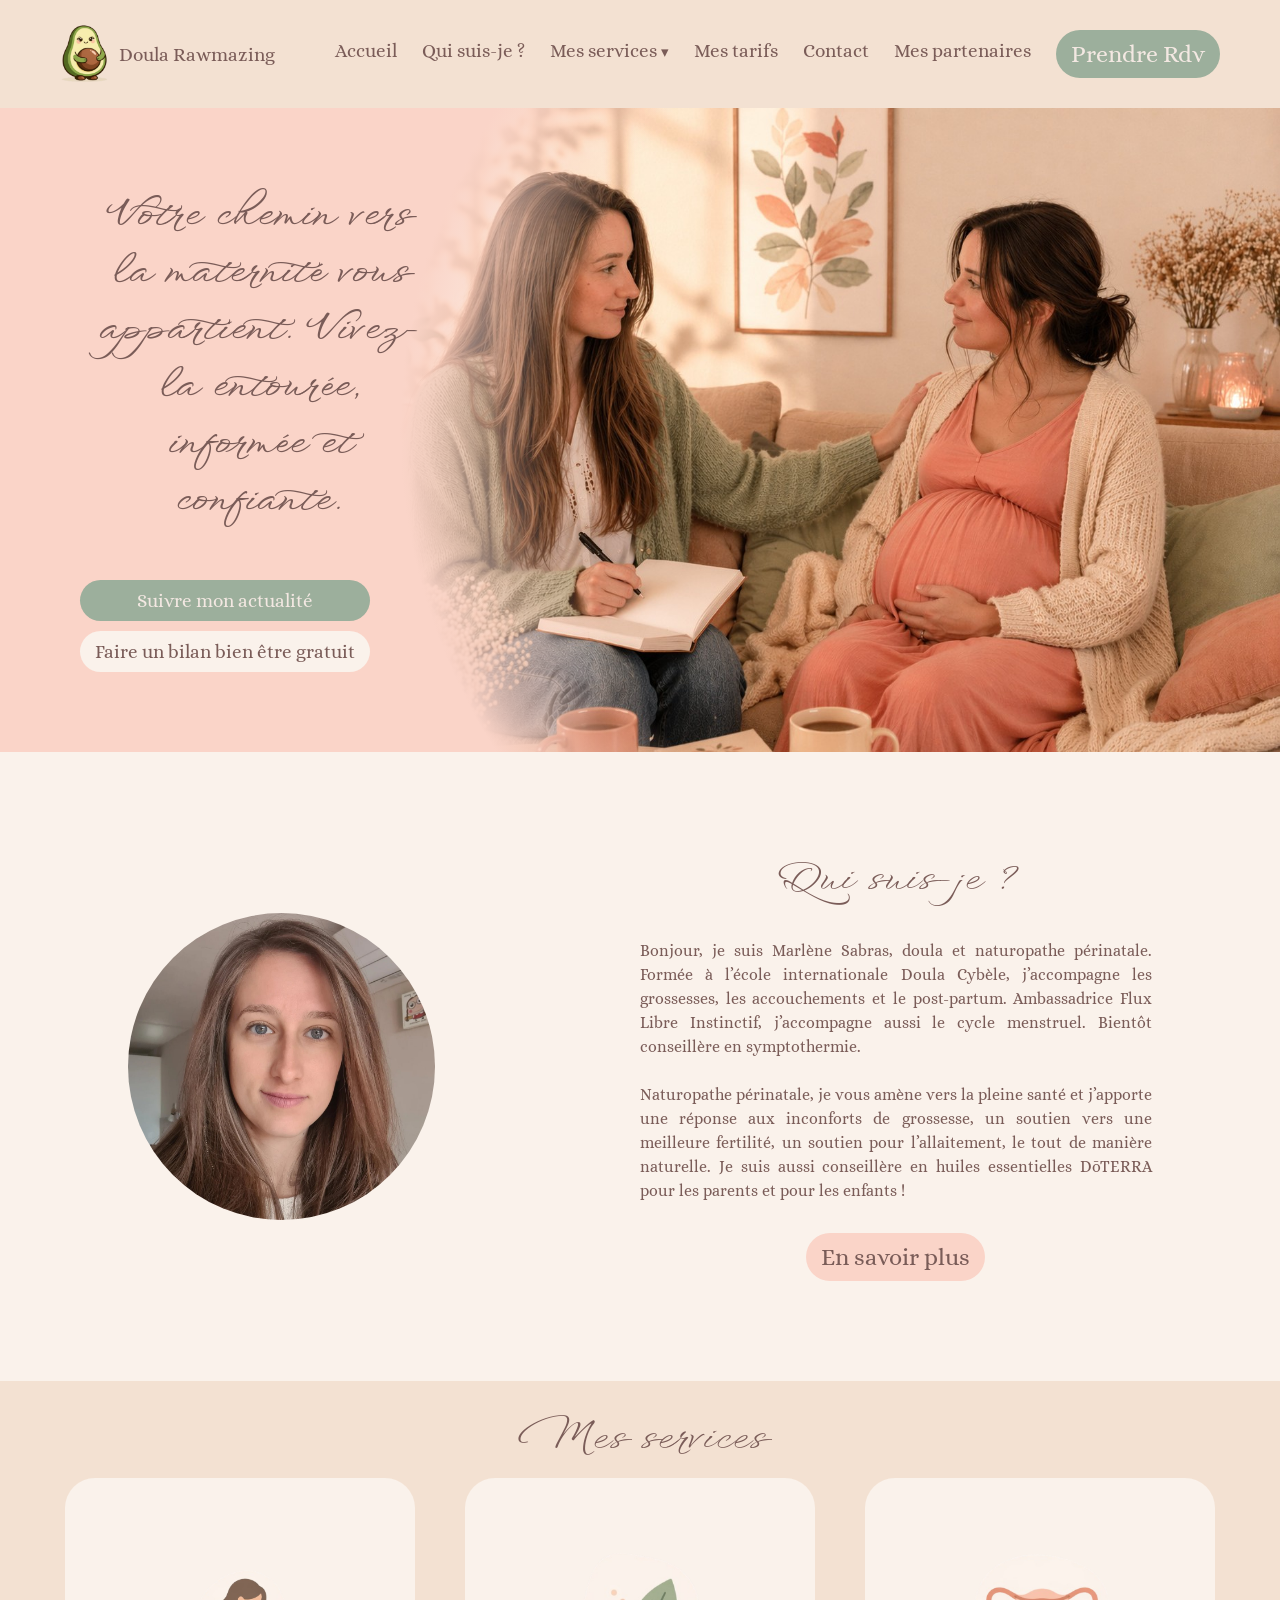
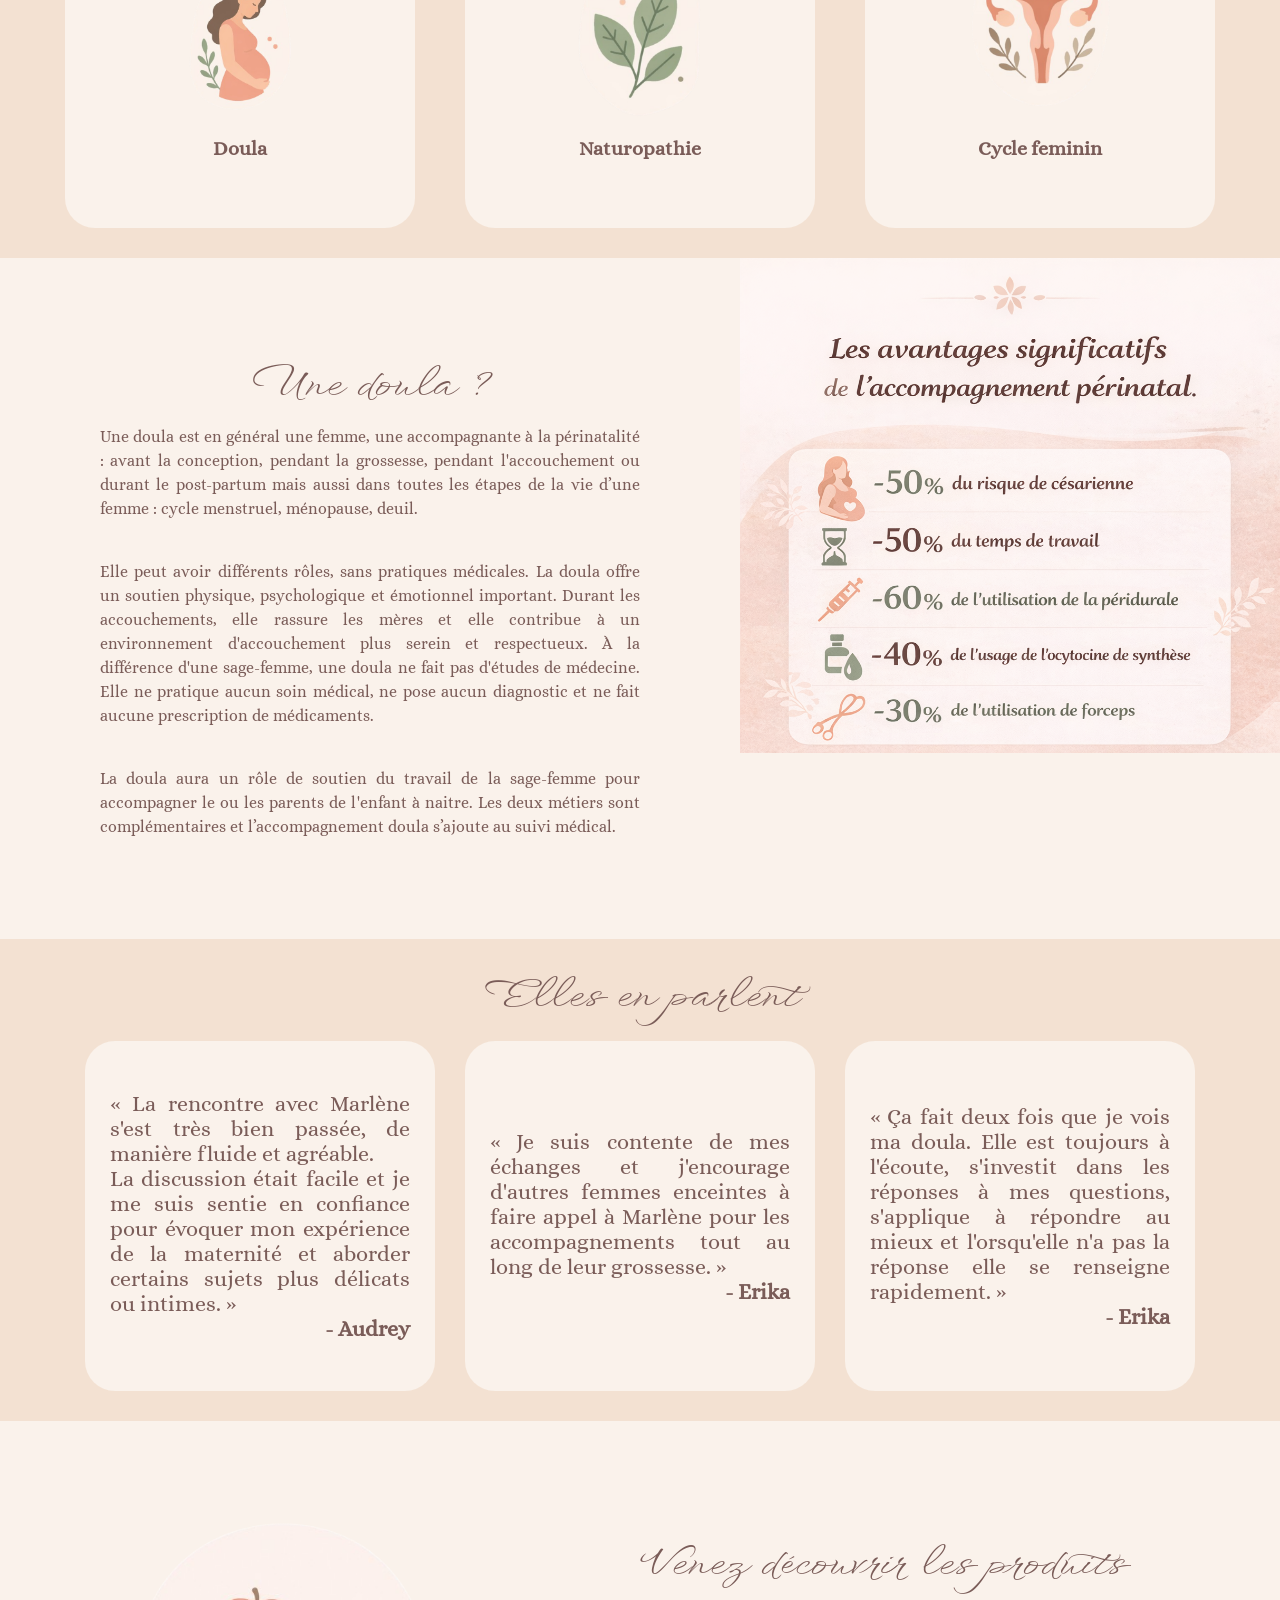
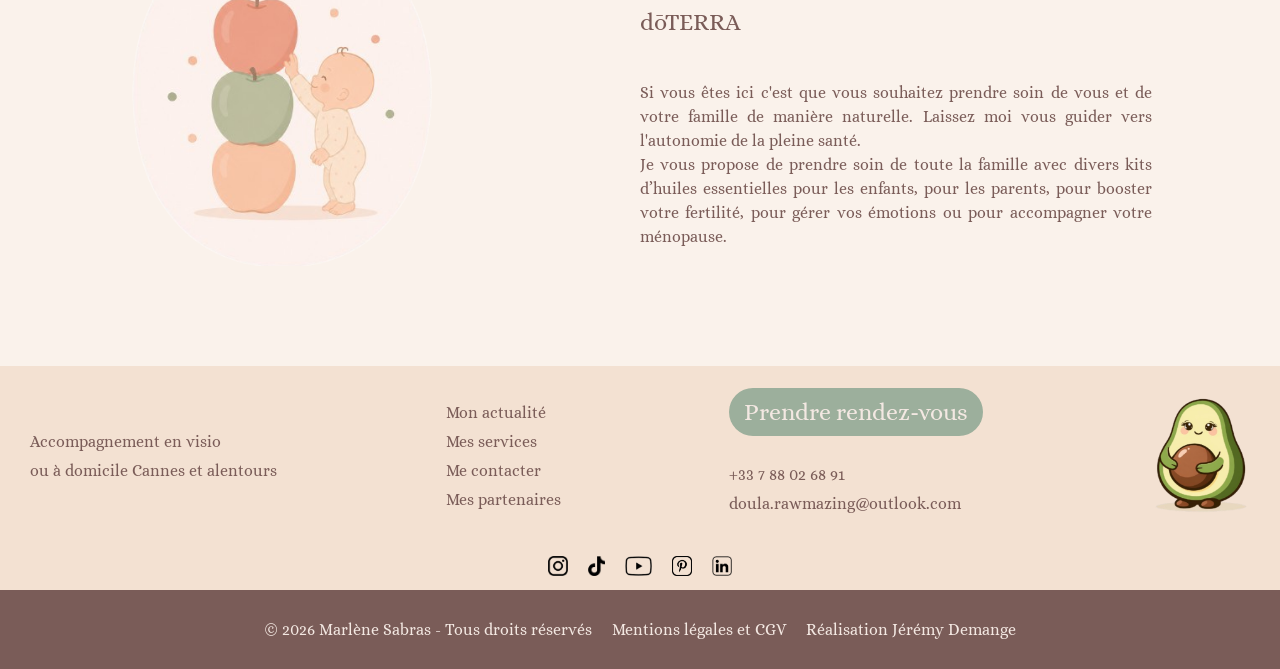
==== commit ec9e8aa7: "modif page accueil et prix avec frais de port" ====
--- a/index.html
+++ b/index.html
@@ -28,11 +28,16 @@
           alt="Accompagnement doula périnatal à Cannes"
         />
         <div class="hero-content">
-          <h1>Accompagnement périnatal</h1>
-          <a href="partenaires.html" class="btn">Suivre mon actualité</a>
-          <a href="https://tally.so/r/5BLAaE" class="btn-mid"
-            >Faire un bilan bien être gratuit</a
-          >
+          <h1>
+            Votre chemin vers la maternité vous appartient.
+            Vivez-la entourée, informée et confiante.
+          </h1>
+          <div class="hero-content-btn">
+            <a href="partenaires.html" class="btn">Suivre mon actualité</a>
+            <a href="https://tally.so/r/5BLAaE" class="btn-mid"
+              >Faire un bilan bien être gratuit</a
+            >
+          </div>
         </div>
       </section>
 
--- a/css/style.css
+++ b/css/style.css
@@ -32,7 +32,7 @@
 
 h1 {
   font-family: "Windsong", cursive;
-  font-size: clamp(1rem, 10vw, 3rem);
+  font-size: clamp(1rem, 5vw, 2.5rem);
   font-weight: 500;
 
   color: var(--Marron);
@@ -87,7 +87,7 @@
 }
 
 .btn-mid{
-  background-color: var(--Beige);
+  background-color: var(--Blanc);
   padding: 10px 15px;
   border-radius: 50px;
   color: var(--Marron);
